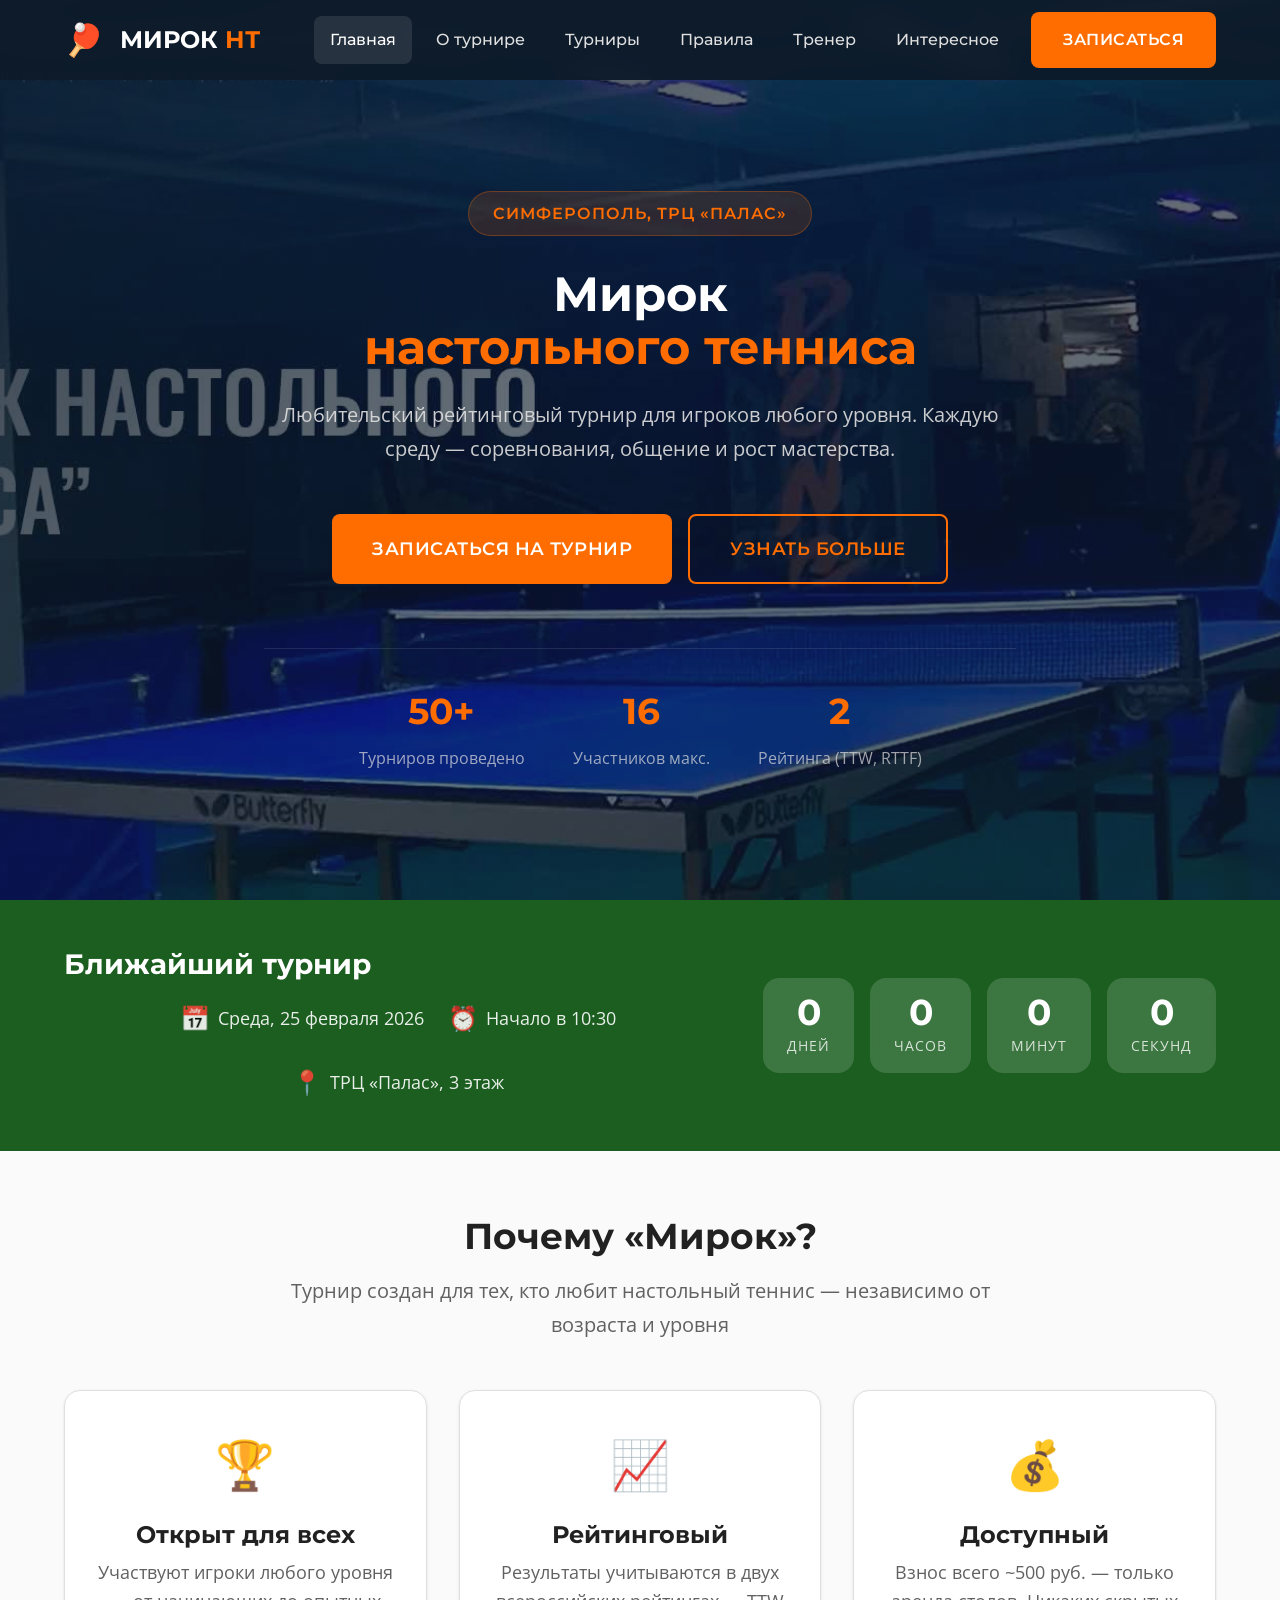
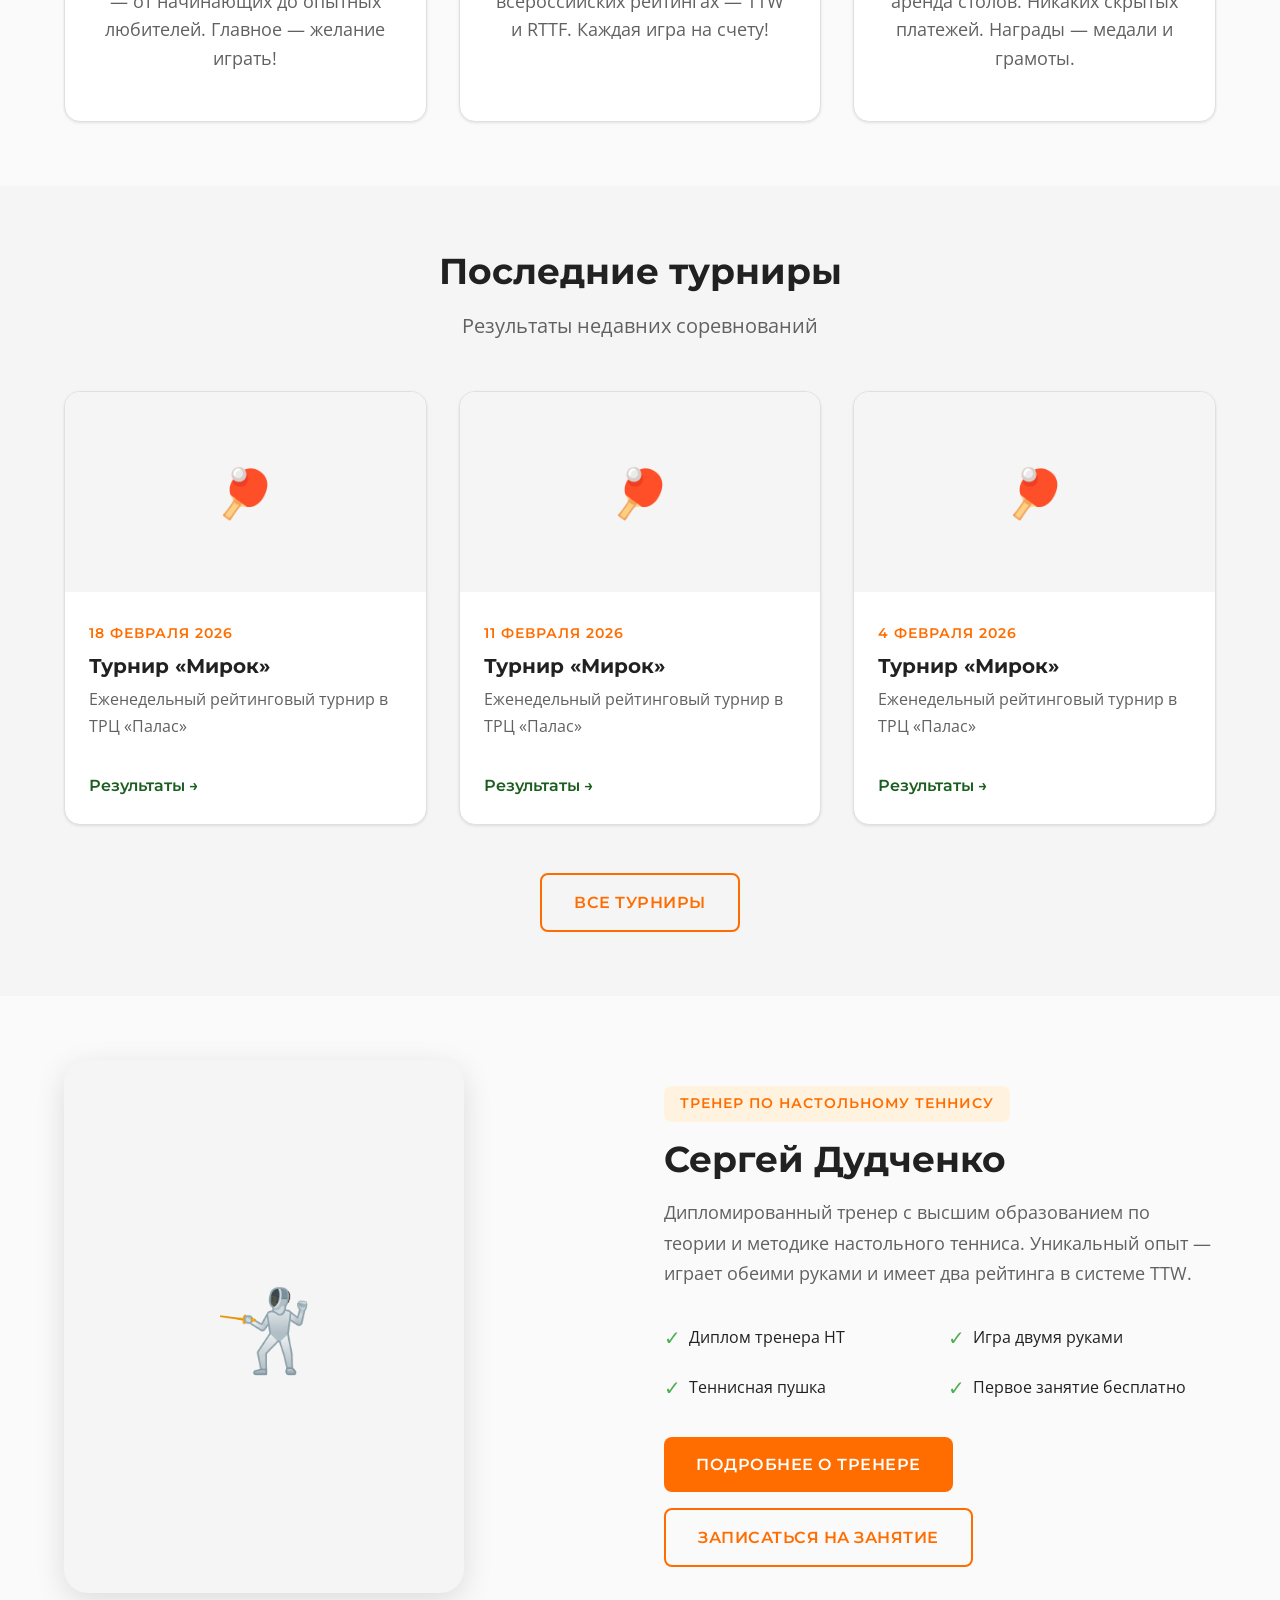
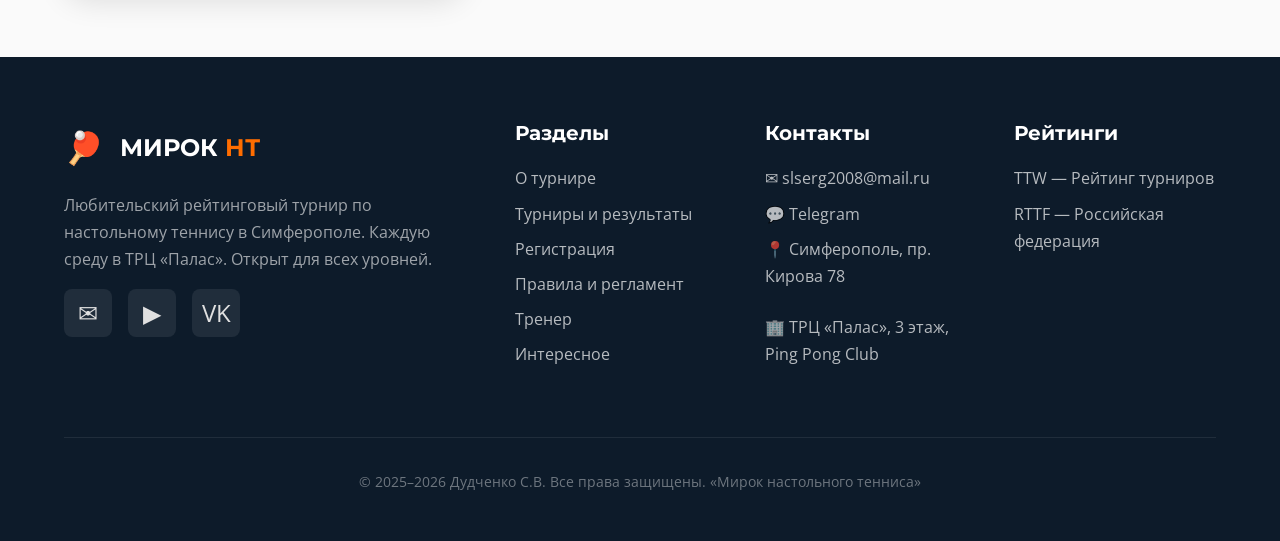
==== index.html @ 65bd74c8 "feat: полировка — исправлены баги, локальные медиа, убраны inline-стили, YouTube видео - Исправлена " ====
<!doctype html>
<html lang="ru">
    <head>
        <meta charset="UTF-8" />
        <meta name="viewport" content="width=device-width, initial-scale=1.0" />
        <meta
            name="description"
            content="Мирок настольного тенниса — любительский рейтинговый турнир по настольному теннису в Симферополе. Еженедельные турниры, тренировки, обучение."
        />

        <title>
            Мирок настольного тенниса — Любительский турнир в Симферополе
        </title>

        <!-- Шрифты -->
        <link rel="preconnect" href="https://fonts.googleapis.com" />
        <link rel="preconnect" href="https://fonts.gstatic.com" crossorigin />
        <link
            href="https://fonts.googleapis.com/css2?family=Montserrat:wght@500;600;700;800&family=Open+Sans:wght@400;500;600&display=swap"
            rel="stylesheet"
        />

        <!-- Стили -->
        <link rel="stylesheet" href="css/styles.css" />
    </head>
    <body>
        <!-- ==================== HEADER ==================== -->
        <header class="header" id="header">
            <div class="container header__inner">
                <a
                    href="index.html"
                    class="header__logo"
                    aria-label="На главную"
                >
                    <span class="header__logo-icon">&#127955;</span>
                    <span class="header__logo-text">МИРОК <span>НТ</span></span>
                </a>

                <nav class="nav" aria-label="Основная навигация">
                    <ul class="nav__list">
                        <li>
                            <a
                                href="index.html"
                                class="nav__link nav__link--active"
                                >Главная</a
                            >
                        </li>
                        <li>
                            <a href="about.html" class="nav__link">О турнире</a>
                        </li>
                        <li>
                            <a href="tournaments.html" class="nav__link"
                                >Турниры</a
                            >
                        </li>
                        <li>
                            <a href="rules.html" class="nav__link">Правила</a>
                        </li>
                        <li>
                            <a href="coach.html" class="nav__link">Тренер</a>
                        </li>
                        <li>
                            <a href="fun.html" class="nav__link">Интересное</a>
                        </li>
                        <li class="nav__cta">
                            <a href="register.html" class="btn btn--primary"
                                >Записаться</a
                            >
                        </li>
                    </ul>
                </nav>

                <button
                    class="burger"
                    id="burger"
                    aria-label="Открыть меню"
                    aria-expanded="false"
                >
                    <span class="burger__line"></span>
                    <span class="burger__line"></span>
                    <span class="burger__line"></span>
                </button>
            </div>
        </header>

        <!-- Мобильное меню -->
        <div
            class="mobile-menu"
            id="mobileMenu"
            aria-label="Мобильная навигация"
        >
            <a href="index.html" class="nav__link nav__link--active">Главная</a>
            <a href="about.html" class="nav__link">О турнире</a>
            <a href="tournaments.html" class="nav__link">Турниры</a>
            <a href="rules.html" class="nav__link">Правила</a>
            <a href="coach.html" class="nav__link">Тренер</a>
            <a href="fun.html" class="nav__link">Интересное</a>
            <a href="register.html" class="btn btn--primary btn--lg"
                >Записаться на турнир</a
            >
        </div>

        <!-- ==================== HERO ==================== -->
        <section class="hero" id="hero">
            <div class="hero__bg">
                <!-- Видео Сергея за столом с его сайта -->
                <video
                    autoplay
                    muted
                    loop
                    playsinline
                    poster="images/hero/hero-poster.jpg"
                >
                    <source src="images/hero/hero-video.mp4" type="video/mp4" />
                    <!-- Фолбэк: постер-изображение показывается если видео не грузится -->
                </video>
            </div>
            <div class="hero__overlay"></div>

            <div class="hero__content">
                <div class="hero__badge">Симферополь, ТРЦ «Палас»</div>

                <h1 class="hero__title">
                    Мирок<br /><span>настольного тенниса</span>
                </h1>

                <p class="hero__description">
                    Любительский рейтинговый турнир для игроков любого уровня.
                    Каждую среду — соревнования, общение и рост мастерства.
                </p>

                <div class="hero__buttons">
                    <a href="register.html" class="btn btn--primary btn--lg"
                        >Записаться на турнир</a
                    >
                    <a
                        href="about.html"
                        class="btn btn--outline btn--lg hero__btn-outline-white"
                        >Узнать больше</a
                    >
                </div>

                <div class="hero__stats">
                    <div class="hero__stat">
                        <span class="hero__stat-number">50+</span>
                        <span class="hero__stat-label">Турниров проведено</span>
                    </div>
                    <div class="hero__stat">
                        <span class="hero__stat-number">16</span>
                        <span class="hero__stat-label">Участников макс.</span>
                    </div>
                    <div class="hero__stat">
                        <span class="hero__stat-number">2</span>
                        <span class="hero__stat-label"
                            >Рейтинга (TTW, RTTF)</span
                        >
                    </div>
                </div>
            </div>
        </section>

        <!-- ==================== БЛИЖАЙШИЙ ТУРНИР ==================== -->
        <section class="next-tournament">
            <div class="container next-tournament__inner">
                <div class="next-tournament__info">
                    <h2>Ближайший турнир</h2>
                    <div class="next-tournament__details">
                        <div class="next-tournament__detail">
                            <span class="next-tournament__detail-icon"
                                >&#128197;</span
                            >
                            <span>Среда, 25 февраля 2026</span>
                        </div>
                        <div class="next-tournament__detail">
                            <span class="next-tournament__detail-icon"
                                >&#9200;</span
                            >
                            <span>Начало в 10:30</span>
                        </div>
                        <div class="next-tournament__detail">
                            <span class="next-tournament__detail-icon"
                                >&#128205;</span
                            >
                            <span>ТРЦ «Палас», 3 этаж</span>
                        </div>
                    </div>
                </div>
                <div class="countdown" id="countdown">
                    <div class="countdown__item">
                        <span class="countdown__number" id="countdown-days"
                            >0</span
                        >
                        <span class="countdown__label">Дней</span>
                    </div>
                    <div class="countdown__item">
                        <span class="countdown__number" id="countdown-hours"
                            >0</span
                        >
                        <span class="countdown__label">Часов</span>
                    </div>
                    <div class="countdown__item">
                        <span class="countdown__number" id="countdown-min"
                            >0</span
                        >
                        <span class="countdown__label">Минут</span>
                    </div>
                    <div class="countdown__item">
                        <span class="countdown__number" id="countdown-sec"
                            >0</span
                        >
                        <span class="countdown__label">Секунд</span>
                    </div>
                </div>
            </div>
        </section>

        <!-- ==================== О ТУРНИРЕ (карточки) ==================== -->
        <section class="section" id="about-preview">
            <div class="container">
                <h2 class="section__title">Почему «Мирок»?</h2>
                <p class="section__subtitle">
                    Турнир создан для тех, кто любит настольный теннис —
                    независимо от возраста и уровня
                </p>

                <div class="features">
                    <div class="feature-card animate-on-scroll">
                        <div class="feature-card__icon">&#127942;</div>
                        <h3 class="feature-card__title">Открыт для всех</h3>
                        <p class="feature-card__text">
                            Участвуют игроки любого уровня — от начинающих до
                            опытных любителей. Главное — желание играть!
                        </p>
                    </div>

                    <div class="feature-card animate-on-scroll">
                        <div class="feature-card__icon">&#128200;</div>
                        <h3 class="feature-card__title">Рейтинговый</h3>
                        <p class="feature-card__text">
                            Результаты учитываются в двух всероссийских
                            рейтингах — TTW и RTTF. Каждая игра на счету!
                        </p>
                    </div>

                    <div class="feature-card animate-on-scroll">
                        <div class="feature-card__icon">&#128176;</div>
                        <h3 class="feature-card__title">Доступный</h3>
                        <p class="feature-card__text">
                            Взнос всего ~500 руб. — только аренда столов.
                            Никаких скрытых платежей. Награды — медали и
                            грамоты.
                        </p>
                    </div>
                </div>
            </div>
        </section>

        <!-- ==================== ПОСЛЕДНИЕ ТУРНИРЫ ==================== -->
        <section class="section section--gray" id="latest-tournaments">
            <div class="container">
                <h2 class="section__title">Последние турниры</h2>
                <p class="section__subtitle">
                    Результаты недавних соревнований
                </p>

                <div class="tournaments-grid">
                    <article class="tournament-card animate-on-scroll">
                        <div
                            class="tournament-card__image tournament-card__placeholder tournament-card__placeholder--green"
                        >
                            &#127955;
                        </div>
                        <div class="tournament-card__body">
                            <span class="tournament-card__date"
                                >18 февраля 2026</span
                            >
                            <h3 class="tournament-card__title">
                                Турнир «Мирок»
                            </h3>
                            <p class="tournament-card__results">
                                Еженедельный рейтинговый турнир в ТРЦ «Палас»
                            </p>
                            <a
                                href="tournaments.html"
                                class="tournament-card__link"
                                >Результаты &#8594;</a
                            >
                        </div>
                    </article>

                    <article class="tournament-card animate-on-scroll">
                        <div
                            class="tournament-card__image tournament-card__placeholder tournament-card__placeholder--blue"
                        >
                            &#127955;
                        </div>
                        <div class="tournament-card__body">
                            <span class="tournament-card__date"
                                >11 февраля 2026</span
                            >
                            <h3 class="tournament-card__title">
                                Турнир «Мирок»
                            </h3>
                            <p class="tournament-card__results">
                                Еженедельный рейтинговый турнир в ТРЦ «Палас»
                            </p>
                            <a
                                href="tournaments.html"
                                class="tournament-card__link"
                                >Результаты &#8594;</a
                            >
                        </div>
                    </article>

                    <article class="tournament-card animate-on-scroll">
                        <div
                            class="tournament-card__image tournament-card__placeholder tournament-card__placeholder--orange"
                        >
                            &#127955;
                        </div>
                        <div class="tournament-card__body">
                            <span class="tournament-card__date"
                                >4 февраля 2026</span
                            >
                            <h3 class="tournament-card__title">
                                Турнир «Мирок»
                            </h3>
                            <p class="tournament-card__results">
                                Еженедельный рейтинговый турнир в ТРЦ «Палас»
                            </p>
                            <a
                                href="tournaments.html"
                                class="tournament-card__link"
                                >Результаты &#8594;</a
                            >
                        </div>
                    </article>
                </div>

                <div class="text-center mt-xl">
                    <a href="tournaments.html" class="btn btn--outline"
                        >Все турниры</a
                    >
                </div>
            </div>
        </section>

        <!-- ==================== ТРЕНЕР (мини-блок) ==================== -->
        <section class="section" id="coach-preview">
            <div class="container">
                <div class="coach-preview">
                    <!-- Заменить на реальное фото Сергея -->
                    <div
                        class="coach-preview__image coach-preview__placeholder"
                    >
                        &#129338;
                    </div>

                    <div class="coach-preview__info">
                        <span class="coach-preview__badge"
                            >Тренер по настольному теннису</span
                        >
                        <h2 class="coach-preview__title">Сергей Дудченко</h2>
                        <p class="coach-preview__text">
                            Дипломированный тренер с высшим образованием по
                            теории и методике настольного тенниса. Уникальный
                            опыт — играет обеими руками и имеет два рейтинга в
                            системе TTW.
                        </p>

                        <div class="coach-preview__highlights">
                            <div class="coach-preview__highlight">
                                <span class="coach-preview__highlight-icon"
                                    >&#10003;</span
                                >
                                <span>Диплом тренера НТ</span>
                            </div>
                            <div class="coach-preview__highlight">
                                <span class="coach-preview__highlight-icon"
                                    >&#10003;</span
                                >
                                <span>Игра двумя руками</span>
                            </div>
                            <div class="coach-preview__highlight">
                                <span class="coach-preview__highlight-icon"
                                    >&#10003;</span
                                >
                                <span>Теннисная пушка</span>
                            </div>
                            <div class="coach-preview__highlight">
                                <span class="coach-preview__highlight-icon"
                                    >&#10003;</span
                                >
                                <span>Первое занятие бесплатно</span>
                            </div>
                        </div>

                        <div class="flex-wrap-sm">
                            <a href="coach.html" class="btn btn--primary"
                                >Подробнее о тренере</a
                            >
                            <a
                                href="coach.html#booking"
                                class="btn btn--outline"
                                >Записаться на занятие</a
                            >
                        </div>
                    </div>
                </div>
            </div>
        </section>

        <!-- ==================== FOOTER ==================== -->
        <footer class="footer" id="footer">
            <div class="container">
                <div class="footer__grid">
                    <!-- Колонка 1: О проекте -->
                    <div>
                        <div class="header__logo mb-sm">
                            <span class="header__logo-icon">&#127955;</span>
                            <span class="header__logo-text"
                                >МИРОК <span>НТ</span></span
                            >
                        </div>
                        <p class="footer__text">
                            Любительский рейтинговый турнир по настольному
                            теннису в Симферополе. Каждую среду в ТРЦ «Палас».
                            Открыт для всех уровней.
                        </p>
                        <div class="footer__socials">
                            <a
                                href="https://t.me/dudc_sergej"
                                class="footer__social"
                                aria-label="Telegram"
                                target="_blank"
                                rel="noopener"
                            >
                                &#9993;
                            </a>
                            <a
                                href="https://www.youtube.com/channel/UCORoGaBUjJBkOFyATqjixNA"
                                class="footer__social"
                                aria-label="YouTube"
                                target="_blank"
                                rel="noopener"
                            >
                                &#9654;
                            </a>
                            <a
                                href="https://vk.com/sergei_dudchenko"
                                class="footer__social"
                                aria-label="ВКонтакте"
                                target="_blank"
                                rel="noopener"
                            >
                                VK
                            </a>
                        </div>
                    </div>

                    <!-- Колонка 2: Навигация -->
                    <div>
                        <h4 class="footer__title">Разделы</h4>
                        <a href="about.html" class="footer__link">О турнире</a>
                        <a href="tournaments.html" class="footer__link"
                            >Турниры и результаты</a
                        >
                        <a href="register.html" class="footer__link"
                            >Регистрация</a
                        >
                        <a href="rules.html" class="footer__link"
                            >Правила и регламент</a
                        >
                        <a href="coach.html" class="footer__link">Тренер</a>
                        <a href="fun.html" class="footer__link">Интересное</a>
                    </div>

                    <!-- Колонка 3: Контакты -->
                    <div>
                        <h4 class="footer__title">Контакты</h4>
                        <a
                            href="mailto:slserg2008@mail.ru"
                            class="footer__link"
                        >
                            &#9993; slserg2008@mail.ru
                        </a>
                        <a
                            href="https://t.me/dudc_sergej"
                            class="footer__link"
                            target="_blank"
                            rel="noopener"
                        >
                            &#128172; Telegram
                        </a>
                        <p class="footer__link cursor-default">
                            &#128205; Симферополь, пр. Кирова 78
                        </p>
                        <p class="footer__link cursor-default">
                            &#127970; ТРЦ «Палас», 3 этаж, Ping Pong Club
                        </p>
                    </div>

                    <!-- Колонка 4: Рейтинги -->
                    <div>
                        <h4 class="footer__title">Рейтинги</h4>
                        <a
                            href="https://r.ttw.ru/tournaments/"
                            class="footer__link"
                            target="_blank"
                            rel="noopener"
                        >
                            TTW — Рейтинг турниров
                        </a>
                        <a
                            href="https://rttf.ru/tournaments/?halls[]=726"
                            class="footer__link"
                            target="_blank"
                            rel="noopener"
                        >
                            RTTF — Российская федерация
                        </a>
                    </div>
                </div>

                <div class="footer__bottom">
                    <p>
                        &copy; 2025&ndash;2026 Дудченко С.В. Все права защищены.
                        «Мирок настольного тенниса»
                    </p>
                </div>
            </div>
        </footer>

        <!-- ==================== SCRIPTS ==================== -->
        <script src="js/main.js" defer></script>
    </body>
</html>
---- css/styles.css ----
/* ============================================
   МИРОК НАСТОЛЬНОГО ТЕННИСА — Базовые стили
   Дизайн: 2026, mobile-first, accessibility
   ============================================ */

/* --- CSS Переменные --- */
:root {
    /* Цвета */
    --color-primary: #1b5e20;
    --color-primary-dark: #145220;
    --color-primary-light: #e8f5e9;
    --color-accent: #ff6d00;
    --color-accent-hover: #e65100;
    --color-accent-light: #fff3e0;

    --color-bg: #fafafa;
    --color-bg-dark: #0d1b2a;
    --color-bg-card: #ffffff;
    --color-bg-section: #f5f5f5;

    --color-text: #212121;
    --color-text-secondary: #616161;
    --color-text-light: #e0e0e0;
    --color-text-on-dark: #f5f5f5;

    --color-link: #1565c0;
    --color-success: #4caf50;
    --color-error: #d32f2f;
    --color-border: #e0e0e0;

    /* Типографика */
    --font-heading: "Montserrat", sans-serif;
    --font-body: "Open Sans", sans-serif;

    --text-xs: 0.875rem; /* 14px */
    --text-sm: 1rem; /* 16px */
    --text-base: 1.125rem; /* 18px — базовый для возрастной аудитории */
    --text-lg: 1.25rem; /* 20px */
    --text-xl: 1.5rem; /* 24px */
    --text-2xl: 1.75rem; /* 28px */
    --text-3xl: 2.25rem; /* 36px */
    --text-4xl: 3rem; /* 48px */

    /* Отступы */
    --space-xs: 0.5rem;
    --space-sm: 1rem;
    --space-md: 1.5rem;
    --space-lg: 2rem;
    --space-xl: 3rem;
    --space-2xl: 4rem;
    --space-3xl: 6rem;

    /* Скругления */
    --radius-sm: 0.5rem;
    --radius-md: 1rem;
    --radius-lg: 1.5rem;
    --radius-full: 50%;

    /* Тени */
    --shadow-sm: 0 1px 3px rgba(0, 0, 0, 0.1);
    --shadow-md: 0 4px 12px rgba(0, 0, 0, 0.1);
    --shadow-lg: 0 8px 30px rgba(0, 0, 0, 0.12);
    --shadow-hover: 0 8px 25px rgba(0, 0, 0, 0.15);

    /* Переходы */
    --transition: 0.3s ease;
    --transition-fast: 0.15s ease;

    /* Размеры */
    --header-height: 80px;
    --max-width: 1200px;
    --btn-min-size: 48px;
}

/* --- Reset --- */
*,
*::before,
*::after {
    box-sizing: border-box;
    margin: 0;
    padding: 0;
}

html {
    scroll-behavior: smooth;
    -webkit-text-size-adjust: 100%;
}

body {
    font-family: var(--font-body);
    font-size: var(--text-base);
    line-height: 1.7;
    color: var(--color-text);
    background-color: var(--color-bg);
    -webkit-font-smoothing: antialiased;
    -moz-osx-font-smoothing: grayscale;
}

img {
    max-width: 100%;
    height: auto;
    display: block;
}

a {
    color: var(--color-link);
    text-decoration: none;
    transition: color var(--transition-fast);
}

a:hover {
    color: var(--color-accent);
}

a:focus-visible {
    outline: 3px solid var(--color-accent);
    outline-offset: 2px;
    border-radius: 3px;
}

ul,
ol {
    list-style: none;
}

button {
    cursor: pointer;
    font-family: inherit;
    border: none;
    background: none;
}

button:focus-visible {
    outline: 3px solid var(--color-accent);
    outline-offset: 2px;
}

/* --- Утилиты --- */
.text-center {
    text-align: center;
}

.text-left {
    text-align: left;
}

.w-full {
    width: 100%;
}

.mt-xl {
    margin-top: var(--space-xl);
}

.mt-lg {
    margin-top: var(--space-lg);
}

.mt-md {
    margin-top: var(--space-md);
}

.mt-sm {
    margin-top: var(--space-sm);
}

.mb-sm {
    margin-bottom: var(--space-sm);
}

.cursor-default {
    cursor: default;
}

.flex-center-wrap {
    display: flex;
    gap: var(--space-md);
    justify-content: center;
    flex-wrap: wrap;
}

.flex-wrap-sm {
    display: flex;
    gap: var(--space-sm);
    flex-wrap: wrap;
}

.text-secondary {
    color: var(--color-text-secondary);
}

.text-sm {
    font-size: var(--text-sm);
}

.info-block {
    max-width: 640px;
    margin: var(--space-xl) auto 0;
    text-align: center;
}

.hero__btn-outline-white {
    border-color: #fff;
    color: #fff;
}

.tournament-card__placeholder {
    display: flex;
    align-items: center;
    justify-content: center;
    color: #fff;
    font-size: 3rem;
}

.tournament-card__placeholder--green {
    background: linear-gradient(
        135deg,
        var(--color-primary),
        var(--color-primary-dark)
    );
}

.tournament-card__placeholder--blue {
    background: linear-gradient(135deg, #1565c0, #0d47a1);
}

.tournament-card__placeholder--orange {
    background: linear-gradient(135deg, #e65100, #bf360c);
}

.coach-preview__placeholder {
    background: linear-gradient(135deg, var(--color-primary), #1565c0);
    display: flex;
    align-items: center;
    justify-content: center;
    color: #fff;
    font-size: 5rem;
}

.bracket-grid {
    display: grid;
    grid-template-columns: repeat(auto-fit, minmax(200px, 1fr));
    gap: var(--space-md);
    margin-top: var(--space-sm);
}

.booking-address {
    color: var(--color-text-light);
    opacity: 0.7;
}

.container {
    width: 100%;
    max-width: var(--max-width);
    margin: 0 auto;
    padding: 0 var(--space-md);
}

.section {
    padding: var(--space-2xl) 0;
}

.section--gray {
    background-color: var(--color-bg-section);
}

.section--dark {
    background-color: var(--color-bg-dark);
    color: var(--color-text-on-dark);
}

.section__title {
    font-family: var(--font-heading);
    font-size: var(--text-3xl);
    font-weight: 700;
    text-align: center;
    margin-bottom: var(--space-sm);
}

.section__subtitle {
    text-align: center;
    color: var(--color-text-secondary);
    font-size: var(--text-lg);
    margin-bottom: var(--space-xl);
    max-width: 700px;
    margin-left: auto;
    margin-right: auto;
}

.section--dark .section__subtitle {
    color: var(--color-text-light);
}

/* --- Типографика --- */
h1,
h2,
h3,
h4 {
    font-family: var(--font-heading);
    font-weight: 700;
    line-height: 1.2;
}

h1 {
    font-size: var(--text-4xl);
}
h2 {
    font-size: var(--text-3xl);
}
h3 {
    font-size: var(--text-2xl);
}
h4 {
    font-size: var(--text-xl);
}

p {
    margin-bottom: var(--space-sm);
}

/* --- Кнопки --- */
.btn {
    display: inline-flex;
    align-items: center;
    justify-content: center;
    gap: var(--space-xs);
    min-height: var(--btn-min-size);
    padding: 0.875rem 2rem;
    font-family: var(--font-heading);
    font-size: var(--text-sm);
    font-weight: 600;
    text-transform: uppercase;
    letter-spacing: 0.5px;
    border-radius: var(--radius-sm);
    transition: all var(--transition);
    white-space: nowrap;
}

.btn--primary {
    background-color: var(--color-accent);
    color: #fff;
}

.btn--primary:hover {
    background-color: var(--color-accent-hover);
    color: #fff;
    transform: translateY(-2px);
    box-shadow: var(--shadow-hover);
}

.btn--outline {
    border: 2px solid var(--color-accent);
    color: var(--color-accent);
    background: transparent;
}

.btn--outline:hover {
    background-color: var(--color-accent);
    color: #fff;
    transform: translateY(-2px);
}

.btn--white {
    background-color: #fff;
    color: var(--color-primary);
}

.btn--white:hover {
    background-color: var(--color-primary-light);
    color: var(--color-primary-dark);
    transform: translateY(-2px);
    box-shadow: var(--shadow-hover);
}

.btn--lg {
    padding: 1.125rem 2.5rem;
    font-size: var(--text-base);
}

/* ============================================
   HEADER
   ============================================ */
.header {
    position: fixed;
    top: 0;
    left: 0;
    right: 0;
    z-index: 1000;
    height: var(--header-height);
    background: rgba(13, 27, 42, 0.95);
    backdrop-filter: blur(10px);
    -webkit-backdrop-filter: blur(10px);
    transition:
        background var(--transition),
        box-shadow var(--transition);
}

.header--scrolled {
    background: rgba(13, 27, 42, 0.98);
    box-shadow: var(--shadow-md);
}

.header__inner {
    display: flex;
    align-items: center;
    justify-content: space-between;
    height: 100%;
}

.header__logo {
    display: flex;
    align-items: center;
    gap: var(--space-sm);
    color: #fff;
    font-family: var(--font-heading);
    font-weight: 700;
    font-size: var(--text-xl);
}

.header__logo:hover {
    color: var(--color-accent);
}

.header__logo-icon {
    font-size: 2rem;
}

.header__logo-text span {
    color: var(--color-accent);
}

/* Навигация */
.nav__list {
    display: flex;
    align-items: center;
    gap: var(--space-xs);
}

.nav__link {
    display: inline-flex;
    align-items: center;
    min-height: var(--btn-min-size);
    padding: 0.5rem 1rem;
    color: var(--color-text-light);
    font-family: var(--font-heading);
    font-size: var(--text-sm);
    font-weight: 500;
    border-radius: var(--radius-sm);
    transition: all var(--transition-fast);
}

.nav__link:hover,
.nav__link--active {
    color: #fff;
    background: rgba(255, 255, 255, 0.1);
}

.nav__cta {
    margin-left: var(--space-xs);
}

/* Мобильное меню — бургер */
.burger {
    display: none;
    flex-direction: column;
    justify-content: center;
    gap: 6px;
    width: var(--btn-min-size);
    height: var(--btn-min-size);
    padding: 12px;
}

.burger__line {
    width: 100%;
    height: 2px;
    background: #fff;
    border-radius: 2px;
    transition: all var(--transition);
    transform-origin: center;
}

.burger--active .burger__line:nth-child(1) {
    transform: rotate(45deg) translate(6px, 6px);
}

.burger--active .burger__line:nth-child(2) {
    opacity: 0;
}

.burger--active .burger__line:nth-child(3) {
    transform: rotate(-45deg) translate(6px, -6px);
}

/* Мобильная панель */
.mobile-menu {
    display: none;
    position: fixed;
    top: var(--header-height);
    left: 0;
    right: 0;
    bottom: 0;
    background: var(--color-bg-dark);
    padding: var(--space-lg);
    overflow-y: auto;
    z-index: 999;
}

.mobile-menu--open {
    display: flex;
    flex-direction: column;
    gap: var(--space-xs);
    animation: slideDown 0.3s ease;
}

@keyframes slideDown {
    from {
        opacity: 0;
        transform: translateY(-20px);
    }
    to {
        opacity: 1;
        transform: translateY(0);
    }
}

.mobile-menu .nav__link {
    font-size: var(--text-lg);
    padding: var(--space-sm) var(--space-md);
    border-bottom: 1px solid rgba(255, 255, 255, 0.08);
    width: 100%;
}

.mobile-menu .btn {
    margin-top: var(--space-md);
    width: 100%;
    text-align: center;
}

/* ============================================
   HERO
   ============================================ */
.hero {
    position: relative;
    min-height: 100vh;
    display: flex;
    align-items: center;
    justify-content: center;
    background: var(--color-bg-dark);
    overflow: hidden;
}

.hero__bg {
    position: absolute;
    inset: 0;
    z-index: 1;
}

.hero__bg img,
.hero__bg video {
    width: 100%;
    height: 100%;
    object-fit: cover;
    object-position: center center;
}

.hero__overlay {
    position: absolute;
    inset: 0;
    z-index: 2;
    background: linear-gradient(
        135deg,
        rgba(13, 27, 42, 0.85) 0%,
        rgba(13, 27, 42, 0.6) 50%,
        rgba(13, 27, 42, 0.75) 100%
    );
}

.hero__content {
    position: relative;
    z-index: 3;
    text-align: center;
    padding: calc(var(--header-height) + var(--space-xl)) var(--space-md)
        var(--space-2xl);
    max-width: 800px;
}

.hero__badge {
    display: inline-block;
    padding: 0.5rem 1.5rem;
    background: rgba(255, 109, 0, 0.15);
    border: 1px solid rgba(255, 109, 0, 0.3);
    border-radius: var(--radius-lg);
    color: var(--color-accent);
    font-family: var(--font-heading);
    font-size: var(--text-sm);
    font-weight: 600;
    margin-bottom: var(--space-lg);
    letter-spacing: 1px;
    text-transform: uppercase;
}

.hero__title {
    font-size: clamp(2rem, 6vw, 3.5rem);
    color: #fff;
    margin-bottom: var(--space-md);
    line-height: 1.1;
}

.hero__title span {
    color: var(--color-accent);
}

.hero__description {
    font-size: var(--text-lg);
    color: var(--color-text-light);
    margin-bottom: var(--space-xl);
    line-height: 1.7;
    opacity: 0.9;
}

.hero__buttons {
    display: flex;
    gap: var(--space-sm);
    justify-content: center;
    flex-wrap: wrap;
}

.hero__stats {
    display: flex;
    justify-content: center;
    gap: var(--space-xl);
    margin-top: var(--space-2xl);
    padding-top: var(--space-lg);
    border-top: 1px solid rgba(255, 255, 255, 0.1);
}

.hero__stat {
    text-align: center;
}

.hero__stat-number {
    display: block;
    font-family: var(--font-heading);
    font-size: var(--text-3xl);
    font-weight: 700;
    color: var(--color-accent);
}

.hero__stat-label {
    font-size: var(--text-sm);
    color: var(--color-text-light);
    opacity: 0.7;
}

/* ============================================
   СЕКЦИЯ: БЛИЖАЙШИЙ ТУРНИР
   ============================================ */
.next-tournament {
    background: var(--color-primary);
    color: #fff;
    padding: var(--space-xl) 0;
}

.next-tournament__inner {
    display: grid;
    grid-template-columns: 1fr;
    gap: var(--space-lg);
    align-items: center;
    text-align: center;
}

.next-tournament__info h2 {
    font-size: var(--text-2xl);
    margin-bottom: var(--space-xs);
}

.next-tournament__details {
    display: flex;
    flex-wrap: wrap;
    gap: var(--space-md);
    justify-content: center;
    margin-top: var(--space-sm);
    font-size: var(--text-base);
}

.next-tournament__detail {
    display: flex;
    align-items: center;
    gap: var(--space-xs);
    opacity: 0.9;
}

.next-tournament__detail-icon {
    font-size: var(--text-xl);
}

/* Обратный отсчёт */
.countdown {
    display: flex;
    gap: var(--space-sm);
    justify-content: center;
}

.countdown__item {
    display: flex;
    flex-direction: column;
    align-items: center;
    background: rgba(255, 255, 255, 0.15);
    backdrop-filter: blur(10px);
    border-radius: var(--radius-md);
    padding: var(--space-sm) var(--space-md);
    min-width: 70px;
}

.countdown__number {
    font-family: var(--font-heading);
    font-size: var(--text-3xl);
    font-weight: 700;
    line-height: 1;
}

.countdown__label {
    font-size: var(--text-xs);
    opacity: 0.8;
    text-transform: uppercase;
    letter-spacing: 1px;
    margin-top: 4px;
}

/* ============================================
   СЕКЦИЯ: О ТУРНИРЕ (карточки)
   ============================================ */
.features {
    display: grid;
    grid-template-columns: 1fr;
    gap: var(--space-lg);
}

.feature-card {
    background: var(--color-bg-card);
    border-radius: var(--radius-md);
    padding: var(--space-lg);
    text-align: center;
    box-shadow: var(--shadow-sm);
    transition: all var(--transition);
    border: 1px solid var(--color-border);
}

.feature-card:hover {
    transform: translateY(-4px);
    box-shadow: var(--shadow-hover);
    border-color: var(--color-accent);
}

.feature-card__icon {
    font-size: 3rem;
    margin-bottom: var(--space-sm);
}

.feature-card__title {
    font-size: var(--text-xl);
    margin-bottom: var(--space-xs);
}

.feature-card__text {
    color: var(--color-text-secondary);
    font-size: var(--text-base);
    line-height: 1.6;
}

/* ============================================
   СЕКЦИЯ: ПОСЛЕДНИЕ ТУРНИРЫ
   ============================================ */
.tournaments-grid {
    display: grid;
    grid-template-columns: 1fr;
    gap: var(--space-lg);
}

.tournament-card {
    background: var(--color-bg-card);
    border-radius: var(--radius-md);
    overflow: hidden;
    box-shadow: var(--shadow-sm);
    transition: all var(--transition);
    border: 1px solid var(--color-border);
}

.tournament-card:hover {
    transform: translateY(-4px);
    box-shadow: var(--shadow-hover);
}

.tournament-card__image {
    width: 100%;
    height: 200px;
    object-fit: cover;
    background: var(--color-bg-section);
}

.tournament-card__body {
    padding: var(--space-md);
}

.tournament-card__date {
    display: inline-block;
    font-family: var(--font-heading);
    font-size: var(--text-xs);
    font-weight: 600;
    color: var(--color-accent);
    text-transform: uppercase;
    letter-spacing: 1px;
    margin-bottom: var(--space-xs);
}

.tournament-card__title {
    font-size: var(--text-lg);
    margin-bottom: var(--space-xs);
}

.tournament-card__results {
    color: var(--color-text-secondary);
    font-size: var(--text-sm);
}

.tournament-card__link {
    display: inline-flex;
    align-items: center;
    gap: 4px;
    margin-top: var(--space-sm);
    font-family: var(--font-heading);
    font-weight: 600;
    font-size: var(--text-sm);
    color: var(--color-primary);
}

.tournament-card__link:hover {
    color: var(--color-accent);
}

/* ============================================
   СЕКЦИЯ: ТРЕНЕР (мини-блок на главной)
   ============================================ */
.coach-preview {
    display: grid;
    grid-template-columns: 1fr;
    gap: var(--space-xl);
    align-items: center;
}

.coach-preview__image {
    width: 100%;
    max-width: 400px;
    margin: 0 auto;
    border-radius: var(--radius-lg);
    box-shadow: var(--shadow-lg);
    aspect-ratio: 3/4;
    object-fit: cover;
    background: var(--color-bg-section);
}

.coach-preview__badge {
    display: inline-block;
    padding: 0.375rem 1rem;
    background: var(--color-accent-light);
    color: var(--color-accent);
    font-family: var(--font-heading);
    font-size: var(--text-xs);
    font-weight: 600;
    border-radius: var(--radius-sm);
    text-transform: uppercase;
    letter-spacing: 1px;
    margin-bottom: var(--space-sm);
}

.coach-preview__title {
    margin-bottom: var(--space-sm);
}

.coach-preview__text {
    color: var(--color-text-secondary);
    margin-bottom: var(--space-lg);
}

.coach-preview__highlights {
    display: grid;
    grid-template-columns: 1fr 1fr;
    gap: var(--space-sm);
    margin-bottom: var(--space-lg);
}

.coach-preview__highlight {
    display: flex;
    align-items: center;
    gap: var(--space-xs);
    font-size: var(--text-sm);
}

.coach-preview__highlight-icon {
    color: var(--color-success);
    font-size: var(--text-lg);
    flex-shrink: 0;
}

/* ============================================
   FOOTER
   ============================================ */
.footer {
    background: var(--color-bg-dark);
    color: var(--color-text-light);
    padding: var(--space-2xl) 0 var(--space-lg);
}

.footer__grid {
    display: grid;
    grid-template-columns: 1fr;
    gap: var(--space-xl);
    margin-bottom: var(--space-xl);
}

.footer__title {
    font-family: var(--font-heading);
    font-size: var(--text-lg);
    color: #fff;
    margin-bottom: var(--space-sm);
}

.footer__text {
    color: rgba(255, 255, 255, 0.6);
    font-size: var(--text-sm);
    line-height: 1.7;
}

.footer__link {
    display: flex;
    align-items: center;
    gap: var(--space-xs);
    color: rgba(255, 255, 255, 0.7);
    font-size: var(--text-sm);
    padding: 4px 0;
    transition: color var(--transition-fast);
}

.footer__link:hover {
    color: var(--color-accent);
}

.footer__socials {
    display: flex;
    gap: var(--space-sm);
    margin-top: var(--space-sm);
}

.footer__social {
    display: flex;
    align-items: center;
    justify-content: center;
    width: var(--btn-min-size);
    height: var(--btn-min-size);
    background: rgba(255, 255, 255, 0.08);
    border-radius: var(--radius-sm);
    color: var(--color-text-light);
    font-size: var(--text-xl);
    transition: all var(--transition);
}

.footer__social:hover {
    background: var(--color-accent);
    color: #fff;
    transform: translateY(-2px);
}

.footer__partners {
    display: flex;
    gap: var(--space-md);
    align-items: center;
    margin-top: var(--space-sm);
}

.footer__partner-logo {
    height: 40px;
    opacity: 0.7;
    transition: opacity var(--transition);
    filter: brightness(0) invert(1);
}

.footer__partner-logo:hover {
    opacity: 1;
}

.footer__bottom {
    padding-top: var(--space-lg);
    border-top: 1px solid rgba(255, 255, 255, 0.08);
    text-align: center;
    color: rgba(255, 255, 255, 0.4);
    font-size: var(--text-xs);
}

/* ============================================
   PAGE HERO (внутренние страницы)
   ============================================ */
.page-hero {
    position: relative;
    padding: calc(var(--header-height) + var(--space-3xl)) 0 var(--space-3xl);
    background: var(--color-bg-dark);
    background-image:
        linear-gradient(135deg, rgba(27, 107, 40, 0.3), rgba(13, 27, 42, 0.95)),
        url("../images/hero/page-hero-bg.jpg");
    background-size: cover;
    background-position: center;
    text-align: center;
    color: #fff;
}

.page-hero__title {
    font-size: clamp(2rem, 5vw, var(--text-4xl));
    margin-bottom: var(--space-sm);
}

.page-hero__subtitle {
    font-size: var(--text-lg);
    color: var(--color-text-light);
    opacity: 0.8;
    max-width: 600px;
    margin: 0 auto;
}

/* ============================================
   ABOUT: история
   ============================================ */
.about-story {
    display: grid;
    grid-template-columns: 1fr;
    gap: var(--space-xl);
    align-items: center;
}

.about-story__text p {
    color: var(--color-text-secondary);
    margin-bottom: var(--space-md);
}

.about-story__image {
    border-radius: var(--radius-lg);
    overflow: hidden;
    box-shadow: var(--shadow-lg);
}

.about-story__image img {
    width: 100%;
    height: auto;
    display: block;
}

/* ============================================
   INFO GRID (карточки формата)
   ============================================ */
.info-grid {
    display: grid;
    grid-template-columns: 1fr;
    gap: var(--space-md);
}

.info-card {
    background: var(--color-bg-card);
    border-radius: var(--radius-md);
    padding: var(--space-lg);
    text-align: center;
    box-shadow: var(--shadow-sm);
    border: 1px solid var(--color-border);
    transition: all var(--transition);
}

.info-card:hover {
    transform: translateY(-3px);
    box-shadow: var(--shadow-hover);
    border-color: var(--color-primary);
}

.info-card__icon {
    font-size: 2.5rem;
    margin-bottom: var(--space-xs);
}

.info-card__title {
    font-size: var(--text-lg);
    margin-bottom: var(--space-xs);
}

.info-card__text {
    color: var(--color-text-secondary);
    font-size: var(--text-sm);
}

/* ============================================
   RATINGS (карточки рейтингов)
   ============================================ */
.ratings {
    display: grid;
    grid-template-columns: 1fr;
    gap: var(--space-lg);
}

.rating-card {
    display: block;
    background: var(--color-bg-card);
    border-radius: var(--radius-md);
    padding: var(--space-xl);
    text-align: center;
    box-shadow: var(--shadow-sm);
    border: 2px solid var(--color-border);
    transition: all var(--transition);
    color: var(--color-text);
}

.rating-card:hover {
    transform: translateY(-4px);
    box-shadow: var(--shadow-hover);
    border-color: var(--color-accent);
    color: var(--color-text);
}

.rating-card__logo {
    font-family: var(--font-heading);
    font-size: var(--text-3xl);
    font-weight: 800;
    color: var(--color-primary);
    margin-bottom: var(--space-sm);
}

.rating-card__title {
    font-size: var(--text-xl);
    margin-bottom: var(--space-xs);
}

.rating-card__text {
    color: var(--color-text-secondary);
    margin-bottom: var(--space-md);
}

.rating-card__link {
    font-family: var(--font-heading);
    font-weight: 600;
    color: var(--color-accent);
    font-size: var(--text-sm);
}

/* ============================================
   STEPS (шаги)
   ============================================ */
.steps {
    display: grid;
    grid-template-columns: 1fr;
    gap: var(--space-lg);
    margin-top: var(--space-xl);
}

.step {
    text-align: center;
}

.step__number {
    display: inline-flex;
    align-items: center;
    justify-content: center;
    width: 64px;
    height: 64px;
    border-radius: var(--radius-full);
    background: var(--color-accent);
    color: #fff;
    font-family: var(--font-heading);
    font-size: var(--text-2xl);
    font-weight: 700;
    margin-bottom: var(--space-sm);
}

.step__title {
    font-size: var(--text-xl);
    color: #fff;
    margin-bottom: var(--space-xs);
}

.step__text {
    color: var(--color-text-light);
    opacity: 0.7;
    max-width: 300px;
    margin: 0 auto;
}

/* ============================================
   TOURNAMENT FILTER
   ============================================ */
.tournament-filter {
    display: flex;
    flex-wrap: wrap;
    gap: var(--space-xs);
    justify-content: center;
    margin-bottom: var(--space-xl);
}

.filter-btn {
    padding: 0.625rem 1.5rem;
    font-family: var(--font-heading);
    font-size: var(--text-sm);
    font-weight: 600;
    border-radius: var(--radius-sm);
    border: 2px solid var(--color-border);
    background: var(--color-bg-card);
    color: var(--color-text-secondary);
    transition: all var(--transition);
    min-height: var(--btn-min-size);
}

.filter-btn:hover {
    border-color: var(--color-primary);
    color: var(--color-primary);
}

.filter-btn--active {
    background: var(--color-primary);
    border-color: var(--color-primary);
    color: #fff;
}

/* ============================================
   ARCHIVE CARDS (турниры)
   ============================================ */
.tournament-archive {
    display: grid;
    grid-template-columns: 1fr;
    gap: var(--space-lg);
}

.archive-card {
    display: grid;
    grid-template-columns: 1fr;
    background: var(--color-bg-card);
    border-radius: var(--radius-md);
    overflow: hidden;
    box-shadow: var(--shadow-sm);
    border: 1px solid var(--color-border);
    transition: all var(--transition);
}

.archive-card:hover {
    transform: translateY(-3px);
    box-shadow: var(--shadow-hover);
}

.archive-card--hidden {
    display: none;
}

.archive-card__image {
    position: relative;
    overflow: hidden;
    aspect-ratio: 16/9;
}

.archive-card__image img {
    width: 100%;
    height: 100%;
    object-fit: cover;
}

.archive-card__badge {
    position: absolute;
    top: var(--space-sm);
    right: var(--space-sm);
    padding: 0.375rem 0.875rem;
    background: rgba(76, 175, 80, 0.9);
    color: #fff;
    font-family: var(--font-heading);
    font-size: var(--text-xs);
    font-weight: 600;
    border-radius: var(--radius-sm);
}

.archive-card__body {
    padding: var(--space-md);
}

.archive-card__date {
    display: inline-block;
    font-family: var(--font-heading);
    font-size: var(--text-xs);
    font-weight: 600;
    color: var(--color-accent);
    text-transform: uppercase;
    letter-spacing: 1px;
    margin-bottom: var(--space-xs);
}

.archive-card__title {
    font-size: var(--text-lg);
    margin-bottom: var(--space-xs);
}

.archive-card__text {
    color: var(--color-text-secondary);
    font-size: var(--text-sm);
    margin-bottom: var(--space-sm);
}

.archive-card__links {
    display: flex;
    gap: var(--space-md);
    flex-wrap: wrap;
}

.archive-card__link {
    font-family: var(--font-heading);
    font-weight: 600;
    font-size: var(--text-sm);
    color: var(--color-primary);
}

.archive-card__link:hover {
    color: var(--color-accent);
}

/* ============================================
   REGISTER FORM
   ============================================ */
.register-section {
    position: relative;
}

.register-form-wrapper {
    max-width: 640px;
    margin: 0 auto;
    background: var(--color-bg-card);
    border-radius: var(--radius-lg);
    padding: var(--space-xl);
    box-shadow: var(--shadow-lg);
    border: 1px solid var(--color-border);
}

.form-group {
    margin-bottom: var(--space-md);
}

.form-label {
    display: block;
    font-family: var(--font-heading);
    font-size: var(--text-sm);
    font-weight: 600;
    margin-bottom: var(--space-xs);
    color: var(--color-text);
}

.form-label__required {
    color: var(--color-error);
}

.form-input,
.form-select,
.form-textarea {
    width: 100%;
    padding: 0.875rem var(--space-md);
    font-family: var(--font-body);
    font-size: var(--text-base);
    color: var(--color-text);
    background: var(--color-bg);
    border: 2px solid var(--color-border);
    border-radius: var(--radius-sm);
    transition: border-color var(--transition);
    min-height: var(--btn-min-size);
}

.form-input:focus,
.form-select:focus,
.form-textarea:focus {
    outline: none;
    border-color: var(--color-primary);
    box-shadow: 0 0 0 3px rgba(27, 107, 40, 0.15);
}

.form-input::placeholder {
    color: var(--color-text-secondary);
    opacity: 0.6;
}

.form-textarea {
    min-height: 120px;
    resize: vertical;
}

.form-hint {
    font-size: var(--text-xs);
    color: var(--color-text-secondary);
    margin-top: 4px;
}

.form-input--error,
.form-select--error,
.form-textarea--error {
    border-color: var(--color-error);
    box-shadow: 0 0 0 3px rgba(211, 47, 47, 0.15);
}

.form-error {
    font-size: var(--text-xs);
    color: var(--color-error);
    margin-top: 4px;
    display: none;
}

.form-error--visible {
    display: block;
}

.form-checkbox {
    display: flex;
    align-items: flex-start;
    gap: var(--space-sm);
    cursor: pointer;
}

.form-checkbox input[type="checkbox"] {
    width: 24px;
    height: 24px;
    flex-shrink: 0;
    margin-top: 2px;
    accent-color: var(--color-primary);
}

.form-checkbox__text {
    font-size: var(--text-sm);
    color: var(--color-text-secondary);
    line-height: 1.5;
}

.form-success {
    display: none;
    text-align: center;
    padding: var(--space-xl);
}

.form-success--visible {
    display: block;
}

.form-success__icon {
    font-size: 4rem;
    margin-bottom: var(--space-sm);
}

.form-success__title {
    font-size: var(--text-2xl);
    color: var(--color-primary);
    margin-bottom: var(--space-sm);
}

.form-success__text {
    color: var(--color-text-secondary);
}

/* ============================================
   RULES: аккордеон
   ============================================ */
.accordion {
    max-width: 800px;
    margin: 0 auto;
}

.accordion-item {
    background: var(--color-bg-card);
    border: 1px solid var(--color-border);
    border-radius: var(--radius-md);
    margin-bottom: var(--space-sm);
    overflow: hidden;
    transition: box-shadow var(--transition);
}

.accordion-item:hover {
    box-shadow: var(--shadow-sm);
}

.accordion-header {
    display: flex;
    align-items: center;
    justify-content: space-between;
    width: 100%;
    padding: var(--space-md) var(--space-lg);
    font-family: var(--font-heading);
    font-size: var(--text-lg);
    font-weight: 600;
    color: var(--color-text);
    text-align: left;
    min-height: 64px;
    transition: background var(--transition-fast);
}

.accordion-header:hover {
    background: var(--color-bg-section);
}

.accordion-header__icon {
    font-size: var(--text-xl);
    transition: transform var(--transition);
    flex-shrink: 0;
    margin-left: var(--space-sm);
}

.accordion-item--open .accordion-header__icon {
    transform: rotate(180deg);
}

.accordion-body {
    max-height: 0;
    overflow: hidden;
    transition: max-height 0.4s ease;
}

.accordion-item--open .accordion-body {
    max-height: 2000px;
}

.accordion-body__content {
    padding: 0 var(--space-lg) var(--space-lg);
    color: var(--color-text-secondary);
    line-height: 1.8;
}

.accordion-body__content ul {
    list-style: disc;
    padding-left: var(--space-lg);
    margin: var(--space-sm) 0;
}

.accordion-body__content li {
    margin-bottom: var(--space-xs);
}

.accordion-body__content strong {
    color: var(--color-text);
}

/* ============================================
   COACH PAGE
   ============================================ */
.coach-hero {
    display: grid;
    grid-template-columns: 1fr;
    gap: var(--space-xl);
    align-items: center;
}

.coach-hero__photo {
    width: 100%;
    max-width: 400px;
    margin: 0 auto;
    border-radius: var(--radius-lg);
    box-shadow: var(--shadow-lg);
    overflow: hidden;
}

.coach-hero__photo img {
    width: 100%;
    height: auto;
    display: block;
}

.coach-stats {
    display: grid;
    grid-template-columns: repeat(2, 1fr);
    gap: var(--space-md);
    margin-top: var(--space-lg);
}

.coach-stat {
    text-align: center;
    padding: var(--space-md);
    background: var(--color-bg-section);
    border-radius: var(--radius-md);
}

.coach-stat__number {
    display: block;
    font-family: var(--font-heading);
    font-size: var(--text-2xl);
    font-weight: 700;
    color: var(--color-primary);
}

.coach-stat__label {
    font-size: var(--text-sm);
    color: var(--color-text-secondary);
}

/* Сертификаты */
.certificates-grid {
    display: grid;
    grid-template-columns: repeat(2, 1fr);
    gap: var(--space-md);
}

.certificate-card {
    border-radius: var(--radius-md);
    overflow: hidden;
    box-shadow: var(--shadow-sm);
    border: 1px solid var(--color-border);
    transition: all var(--transition);
    cursor: pointer;
}

.certificate-card:hover {
    transform: translateY(-3px);
    box-shadow: var(--shadow-hover);
}

.certificate-card img {
    width: 100%;
    height: auto;
    display: block;
}

.certificate-card__caption {
    padding: var(--space-sm);
    font-size: var(--text-xs);
    color: var(--color-text-secondary);
    text-align: center;
    background: var(--color-bg-card);
}

/* Услуги тренера */
.services-grid {
    display: grid;
    grid-template-columns: 1fr;
    gap: var(--space-md);
}

.service-card {
    display: flex;
    align-items: flex-start;
    gap: var(--space-md);
    padding: var(--space-lg);
    background: var(--color-bg-card);
    border-radius: var(--radius-md);
    box-shadow: var(--shadow-sm);
    border: 1px solid var(--color-border);
    transition: all var(--transition);
}

.service-card:hover {
    box-shadow: var(--shadow-hover);
    transform: translateY(-2px);
}

.service-card__icon {
    font-size: 2.5rem;
    flex-shrink: 0;
}

.service-card__title {
    font-size: var(--text-lg);
    margin-bottom: var(--space-xs);
}

.service-card__text {
    color: var(--color-text-secondary);
    font-size: var(--text-sm);
}

/* ============================================
   VIDEO (YouTube embed)
   ============================================ */
.video-grid {
    display: grid;
    grid-template-columns: 1fr;
    gap: var(--space-lg);
    max-width: 800px;
    margin: 0 auto;
}

.video-card {
    background: var(--color-bg-card);
    border-radius: var(--radius-md);
    overflow: hidden;
    box-shadow: var(--shadow-sm);
    border: 1px solid var(--color-border);
}

.video-card__embed {
    position: relative;
    padding-bottom: 56.25%;
    height: 0;
    overflow: hidden;
}

.video-card__embed iframe {
    position: absolute;
    top: 0;
    left: 0;
    width: 100%;
    height: 100%;
    border: 0;
}

.video-card__caption {
    padding: var(--space-sm) var(--space-md);
    font-size: var(--text-sm);
    color: var(--color-text-secondary);
    text-align: center;
}

/* ============================================
   FUN PAGE (интересное)
   ============================================ */
.fun-cards {
    display: grid;
    grid-template-columns: 1fr;
    gap: var(--space-lg);
}

.fun-card {
    background: var(--color-bg-card);
    border-radius: var(--radius-lg);
    overflow: hidden;
    box-shadow: var(--shadow-sm);
    border: 1px solid var(--color-border);
    transition: all var(--transition);
}

.fun-card:hover {
    box-shadow: var(--shadow-hover);
    transform: translateY(-3px);
}

.fun-card__header {
    padding: var(--space-lg);
    background: linear-gradient(
        135deg,
        var(--color-primary),
        var(--color-primary-dark)
    );
    color: #fff;
}

.fun-card__icon {
    font-size: 2.5rem;
    margin-bottom: var(--space-xs);
}

.fun-card__title {
    font-size: var(--text-xl);
    color: #fff;
}

.fun-card__body {
    padding: var(--space-lg);
}

.fun-card__text {
    color: var(--color-text-secondary);
    margin-bottom: var(--space-md);
}

.fun-card__list {
    list-style: none;
    padding: 0;
}

.fun-card__list li {
    padding: var(--space-xs) 0;
    border-bottom: 1px solid var(--color-border);
    color: var(--color-text-secondary);
    font-size: var(--text-sm);
}

.fun-card__list li:last-child {
    border-bottom: none;
}

/* Quiz стили */
.quiz-container {
    max-width: 700px;
    margin: 0 auto;
}

.quiz-question {
    background: var(--color-bg-card);
    border-radius: var(--radius-md);
    padding: var(--space-lg);
    margin-bottom: var(--space-md);
    box-shadow: var(--shadow-sm);
    border: 1px solid var(--color-border);
}

.quiz-question__number {
    font-family: var(--font-heading);
    font-size: var(--text-xs);
    font-weight: 600;
    color: var(--color-accent);
    text-transform: uppercase;
    letter-spacing: 1px;
    margin-bottom: var(--space-xs);
}

.quiz-question__text {
    font-size: var(--text-lg);
    font-weight: 600;
    margin-bottom: var(--space-md);
}

.quiz-option {
    display: flex;
    align-items: center;
    gap: var(--space-sm);
    padding: var(--space-sm) var(--space-md);
    border: 2px solid var(--color-border);
    border-radius: var(--radius-sm);
    margin-bottom: var(--space-xs);
    cursor: pointer;
    transition: all var(--transition-fast);
    font-size: var(--text-base);
    min-height: var(--btn-min-size);
}

.quiz-option:hover {
    border-color: var(--color-primary);
    background: var(--color-primary-light);
}

.quiz-option--correct {
    border-color: var(--color-success);
    background: rgba(76, 175, 80, 0.1);
}

.quiz-option--wrong {
    border-color: var(--color-error);
    background: rgba(211, 47, 47, 0.1);
}

.quiz-option input[type="radio"] {
    width: 20px;
    height: 20px;
    accent-color: var(--color-primary);
    flex-shrink: 0;
}

.quiz-result {
    text-align: center;
    padding: var(--space-xl);
    background: var(--color-bg-card);
    border-radius: var(--radius-md);
    box-shadow: var(--shadow-md);
    display: none;
}

.quiz-result--visible {
    display: block;
}

.quiz-result__score {
    font-family: var(--font-heading);
    font-size: var(--text-4xl);
    font-weight: 700;
    color: var(--color-primary);
}

/* Lightbox */
.lightbox {
    display: none;
    position: fixed;
    inset: 0;
    z-index: 2000;
    background: rgba(0, 0, 0, 0.9);
    align-items: center;
    justify-content: center;
    padding: var(--space-md);
}

.lightbox--open {
    display: flex;
}

.lightbox__img {
    max-width: 90%;
    max-height: 90vh;
    border-radius: var(--radius-sm);
    box-shadow: var(--shadow-lg);
}

.lightbox__close {
    position: absolute;
    top: var(--space-md);
    right: var(--space-md);
    width: var(--btn-min-size);
    height: var(--btn-min-size);
    display: flex;
    align-items: center;
    justify-content: center;
    background: rgba(255, 255, 255, 0.1);
    border-radius: var(--radius-full);
    color: #fff;
    font-size: var(--text-2xl);
    transition: background var(--transition-fast);
}

.lightbox__close:hover {
    background: rgba(255, 255, 255, 0.2);
}

/* ============================================
   АДАПТИВНОСТЬ
   ============================================ */

/* Планшет (768px+) */
@media (min-width: 768px) {
    .features {
        grid-template-columns: repeat(2, 1fr);
    }

    .tournaments-grid {
        grid-template-columns: repeat(2, 1fr);
    }

    .coach-preview {
        grid-template-columns: 1fr 1fr;
        text-align: left;
    }

    .coach-preview__image {
        margin: 0;
    }

    .footer__grid {
        grid-template-columns: repeat(2, 1fr);
    }

    .next-tournament__inner {
        grid-template-columns: 1fr auto;
        text-align: left;
    }

    .about-story {
        grid-template-columns: 1fr 1fr;
    }

    .info-grid {
        grid-template-columns: repeat(2, 1fr);
    }

    .ratings {
        grid-template-columns: repeat(2, 1fr);
    }

    .steps {
        grid-template-columns: repeat(3, 1fr);
    }

    .archive-card {
        grid-template-columns: 300px 1fr;
    }

    .services-grid {
        grid-template-columns: repeat(2, 1fr);
    }

    .fun-cards {
        grid-template-columns: repeat(2, 1fr);
    }

    .coach-hero {
        grid-template-columns: 1fr 1fr;
        text-align: left;
    }

    .coach-hero__photo {
        margin: 0;
    }

    .certificates-grid {
        grid-template-columns: repeat(3, 1fr);
    }
}

/* Десктоп (1024px+) */
@media (min-width: 1024px) {
    .burger {
        display: none !important;
    }

    .features {
        grid-template-columns: repeat(3, 1fr);
    }

    .tournaments-grid {
        grid-template-columns: repeat(3, 1fr);
    }

    .footer__grid {
        grid-template-columns: 2fr 1fr 1fr 1fr;
    }

    .hero__title {
        font-size: var(--text-4xl);
    }

    .info-grid {
        grid-template-columns: repeat(3, 1fr);
    }

    .tournament-archive {
        grid-template-columns: repeat(2, 1fr);
    }

    .archive-card {
        grid-template-columns: 1fr;
    }

    .services-grid {
        grid-template-columns: repeat(3, 1fr);
    }

    .fun-cards {
        grid-template-columns: repeat(3, 1fr);
    }

    .certificates-grid {
        grid-template-columns: repeat(4, 1fr);
    }
}

/* Мобильный (до 768px) */
@media (max-width: 767px) {
    :root {
        --header-height: 64px;
    }

    .nav {
        display: none;
    }

    .burger {
        display: flex;
    }

    .hero__content {
        padding-top: calc(var(--header-height) + var(--space-lg));
    }

    .hero__stats {
        gap: var(--space-md);
    }

    .hero__stat-number {
        font-size: var(--text-2xl);
    }

    .countdown__item {
        padding: var(--space-xs) var(--space-sm);
        min-width: 60px;
    }

    .countdown__number {
        font-size: var(--text-2xl);
    }

    .coach-preview__highlights {
        grid-template-columns: 1fr;
    }

    .section__title {
        font-size: var(--text-2xl);
    }
}

/* Анимации при прокрутке */
.animate-on-scroll {
    opacity: 0;
    transform: translateY(30px);
    transition:
        opacity 0.6s ease,
        transform 0.6s ease;
}

.animate-on-scroll--visible {
    opacity: 1;
    transform: translateY(0);
}
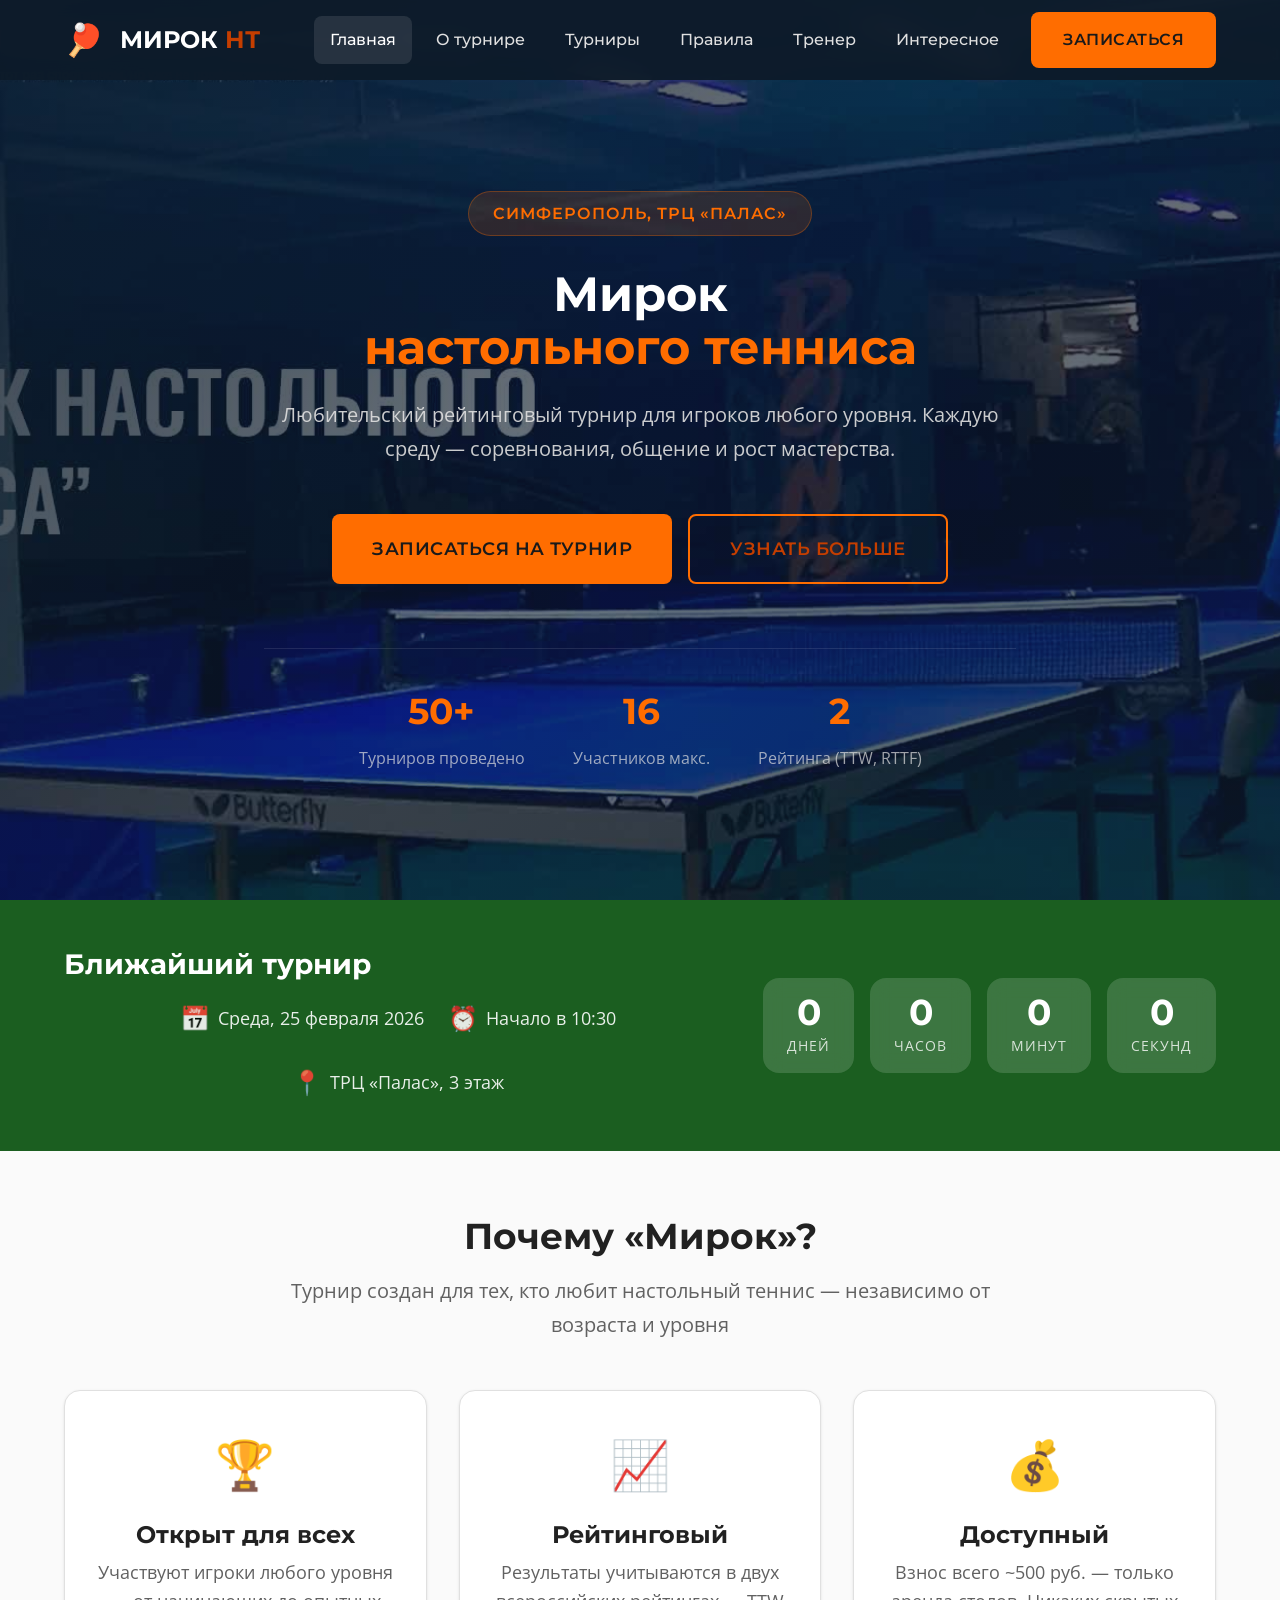
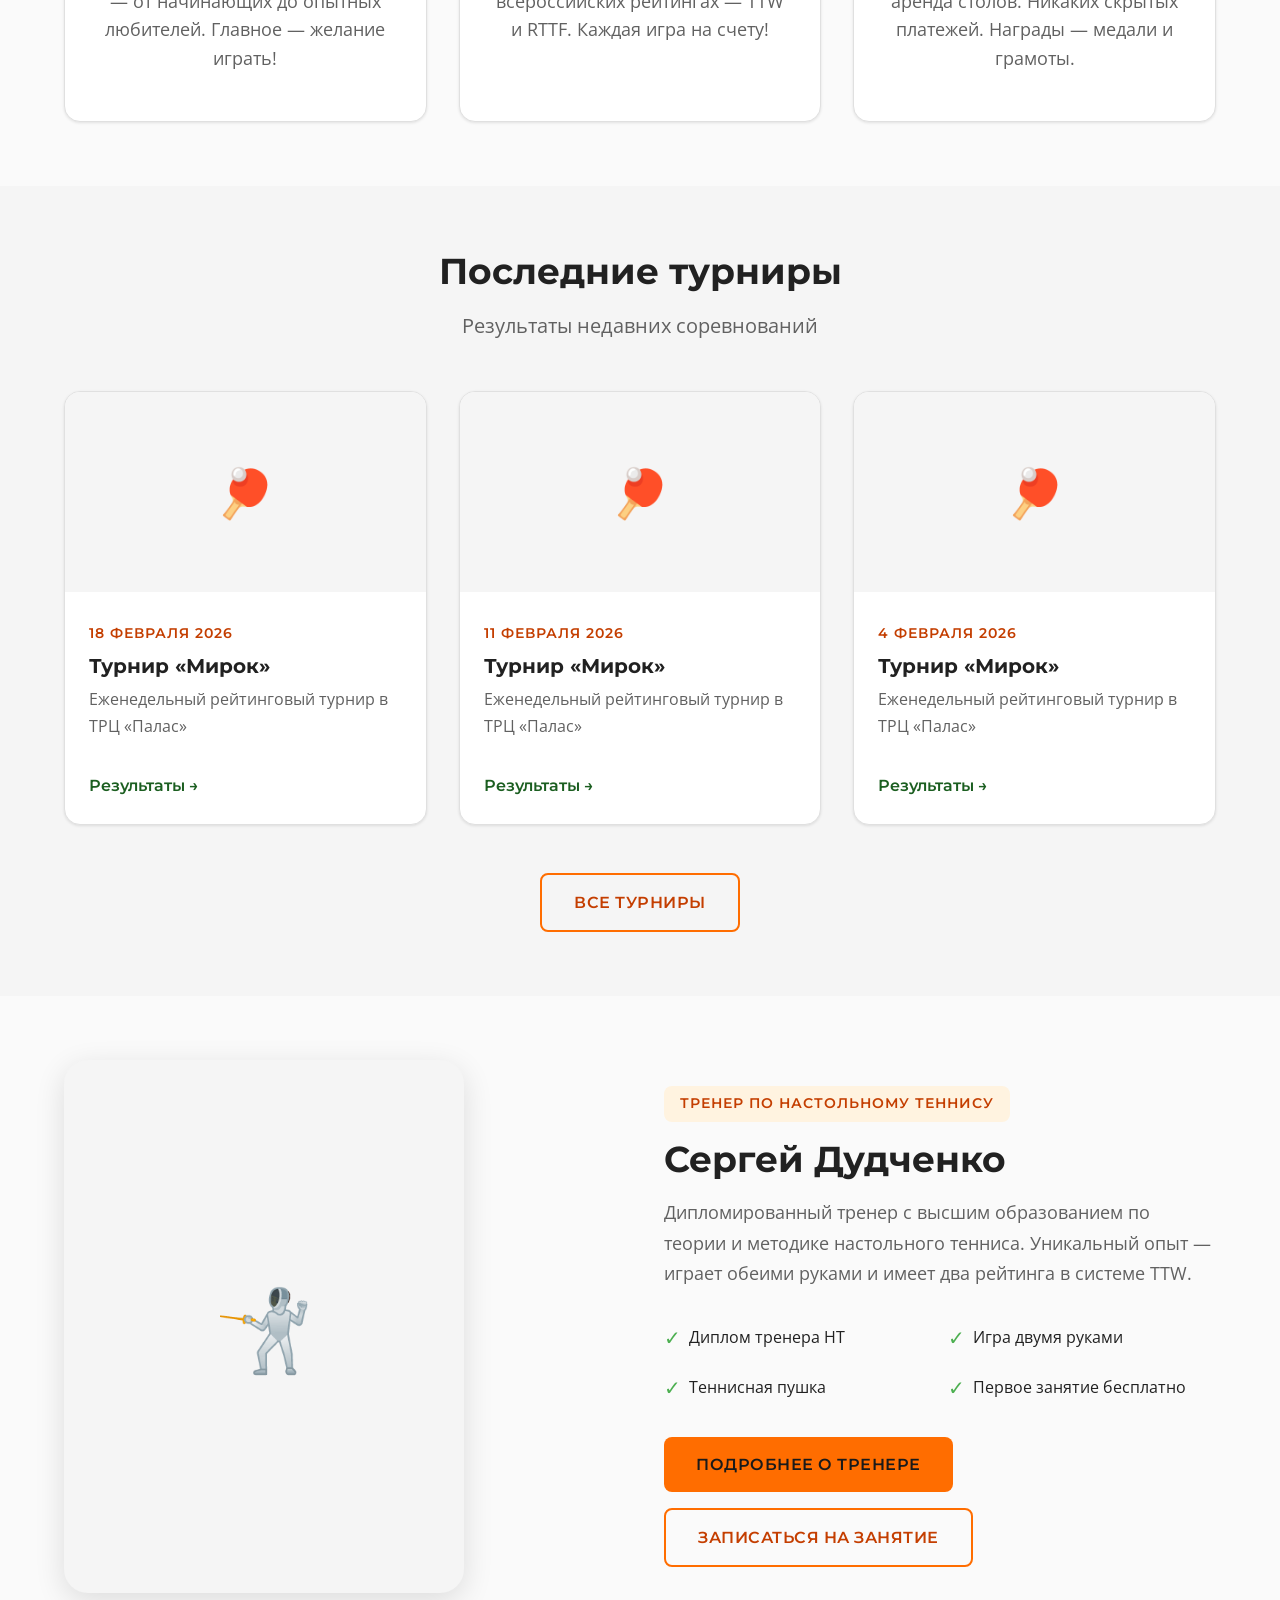
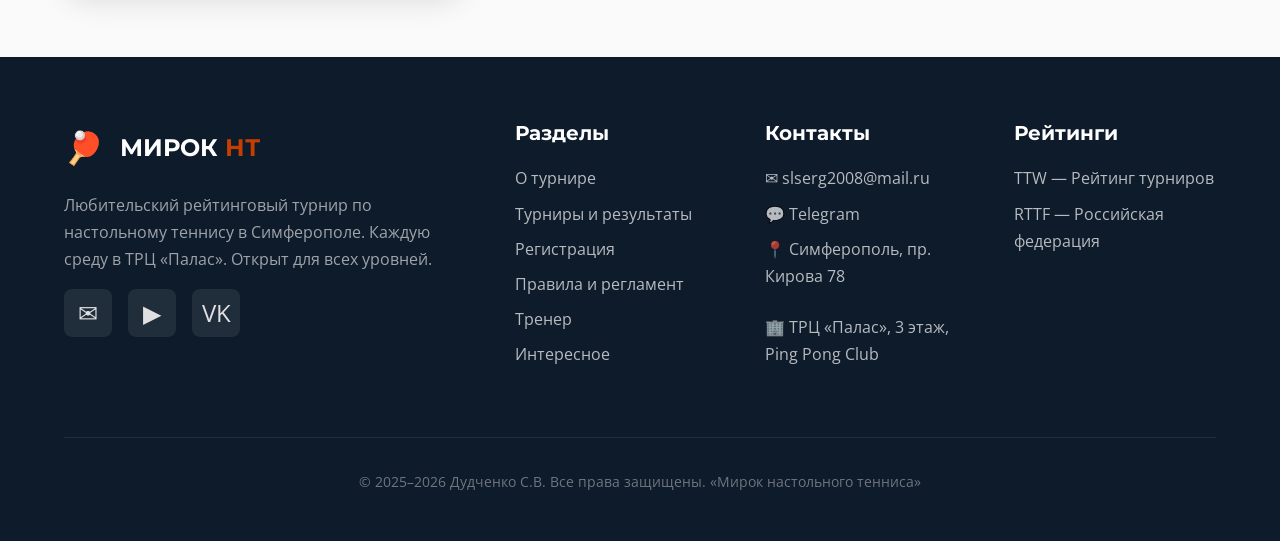
==== commit 125e3069: "feat: Lighthouse/a11y аудит — контраст WCAG AA, SEO, формa регистрации - Форма регистрации: Formsubm" ====
--- a/index.html
+++ b/index.html
@@ -12,6 +12,31 @@
             Мирок настольного тенниса — Любительский турнир в Симферополе
         </title>
 
+        <link
+            rel="canonical"
+            href="https://bigcyberboss.github.io/dudchenko/"
+        />
+        <link rel="icon" href="favicon.svg" type="image/svg+xml" />
+        <meta property="og:type" content="website" />
+        <meta
+            property="og:url"
+            content="https://bigcyberboss.github.io/dudchenko/"
+        />
+        <meta
+            property="og:title"
+            content="Мирок настольного тенниса — Любительский турнир в Симферополе"
+        />
+        <meta
+            property="og:description"
+            content="Мирок настольного тенниса — любительский рейтинговый турнир по настольному теннису в Симферополе. Еженедельные турниры, тренировки, обучение."
+        />
+        <meta
+            property="og:image"
+            content="https://bigcyberboss.github.io/dudchenko/images/hero/page-hero-bg.jpg"
+        />
+        <meta property="og:locale" content="ru_RU" />
+        <meta property="og:site_name" content="Мирок настольного тенниса" />
+
         <!-- Шрифты -->
         <link rel="preconnect" href="https://fonts.googleapis.com" />
         <link rel="preconnect" href="https://fonts.gstatic.com" crossorigin />
@@ -24,6 +49,7 @@
         <link rel="stylesheet" href="css/styles.css" />
     </head>
     <body>
+        <a href="#main" class="skip-link">Перейти к содержимому</a>
         <!-- ==================== HEADER ==================== -->
         <header class="header" id="header">
             <div class="container header__inner">
@@ -84,7 +110,7 @@
         </header>
 
         <!-- Мобильное меню -->
-        <div
+        <nav
             class="mobile-menu"
             id="mobileMenu"
             aria-label="Мобильная навигация"
@@ -98,10 +124,10 @@
             <a href="register.html" class="btn btn--primary btn--lg"
                 >Записаться на турнир</a
             >
-        </div>
+        </nav>
 
         <!-- ==================== HERO ==================== -->
-        <section class="hero" id="hero">
+        <section class="hero" id="main">
             <div class="hero__bg">
                 <!-- Видео Сергея за столом с его сайта -->
                 <video
--- a/css/styles.css
+++ b/css/styles.css
@@ -10,6 +10,7 @@
     --color-primary-dark: #145220;
     --color-primary-light: #e8f5e9;
     --color-accent: #ff6d00;
+    --color-accent-dark: #c43e00; /* WCAG AA на светлом фоне (≥4.5:1) */
     --color-accent-hover: #e65100;
     --color-accent-light: #fff3e0;
 
@@ -96,6 +97,24 @@
     -moz-osx-font-smoothing: grayscale;
 }
 
+/* Skip to content (accessibility) */
+.skip-link {
+    position: absolute;
+    top: -100%;
+    left: var(--space-sm);
+    padding: var(--space-xs) var(--space-sm);
+    background: var(--color-primary);
+    color: #fff;
+    border-radius: var(--radius-sm);
+    z-index: 10000;
+    font-weight: 600;
+    text-decoration: none;
+}
+
+.skip-link:focus {
+    top: var(--space-sm);
+}
+
 img {
     max-width: 100%;
     height: auto;
@@ -109,7 +128,7 @@
 }
 
 a:hover {
-    color: var(--color-accent);
+    color: var(--color-accent-dark);
 }
 
 a:focus-visible {
@@ -338,7 +357,7 @@
 
 .btn--primary {
     background-color: var(--color-accent);
-    color: #fff;
+    color: #1a1a1a;
 }
 
 .btn--primary:hover {
@@ -350,7 +369,7 @@
 
 .btn--outline {
     border: 2px solid var(--color-accent);
-    color: var(--color-accent);
+    color: var(--color-accent-dark);
     background: transparent;
 }
 
@@ -418,7 +437,7 @@
 }
 
 .header__logo:hover {
-    color: var(--color-accent);
+    color: var(--color-accent-dark);
 }
 
 .header__logo-icon {
@@ -426,7 +445,7 @@
 }
 
 .header__logo-text span {
-    color: var(--color-accent);
+    color: var(--color-accent-dark);
 }
 
 /* Навигация */
@@ -807,7 +826,7 @@
     font-family: var(--font-heading);
     font-size: var(--text-xs);
     font-weight: 600;
-    color: var(--color-accent);
+    color: var(--color-accent-dark);
     text-transform: uppercase;
     letter-spacing: 1px;
     margin-bottom: var(--space-xs);
@@ -835,7 +854,7 @@
 }
 
 .tournament-card__link:hover {
-    color: var(--color-accent);
+    color: var(--color-accent-dark);
 }
 
 /* ============================================
@@ -863,7 +882,7 @@
     display: inline-block;
     padding: 0.375rem 1rem;
     background: var(--color-accent-light);
-    color: var(--color-accent);
+    color: var(--color-accent-dark);
     font-family: var(--font-heading);
     font-size: var(--text-xs);
     font-weight: 600;
@@ -1141,7 +1160,7 @@
 .rating-card__link {
     font-family: var(--font-heading);
     font-weight: 600;
-    color: var(--color-accent);
+    color: var(--color-accent-dark);
     font-size: var(--text-sm);
 }
 
@@ -1285,7 +1304,7 @@
     font-family: var(--font-heading);
     font-size: var(--text-xs);
     font-weight: 600;
-    color: var(--color-accent);
+    color: var(--color-accent-dark);
     text-transform: uppercase;
     letter-spacing: 1px;
     margin-bottom: var(--space-xs);
@@ -1316,7 +1335,7 @@
 }
 
 .archive-card__link:hover {
-    color: var(--color-accent);
+    color: var(--color-accent-dark);
 }
 
 /* ============================================
@@ -1792,7 +1811,7 @@
     font-family: var(--font-heading);
     font-size: var(--text-xs);
     font-weight: 600;
-    color: var(--color-accent);
+    color: var(--color-accent-dark);
     text-transform: uppercase;
     letter-spacing: 1px;
     margin-bottom: var(--space-xs);
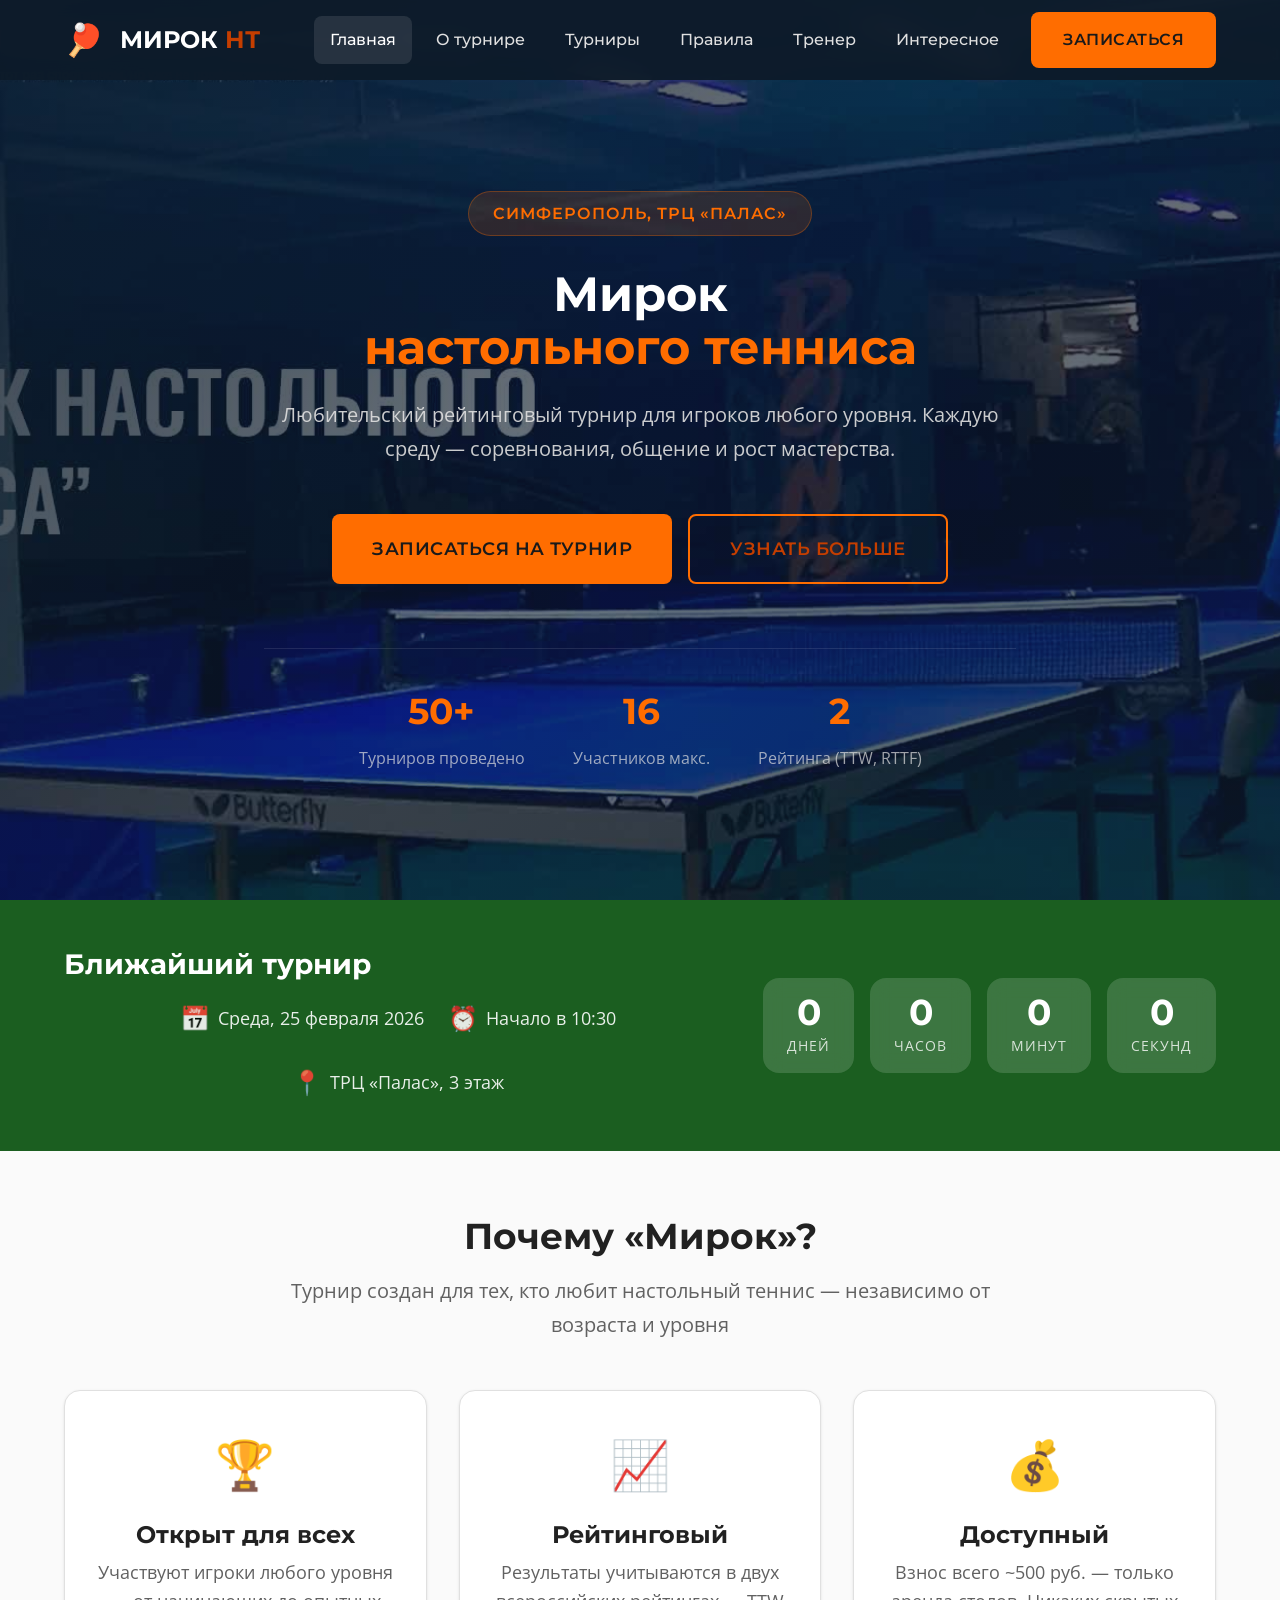
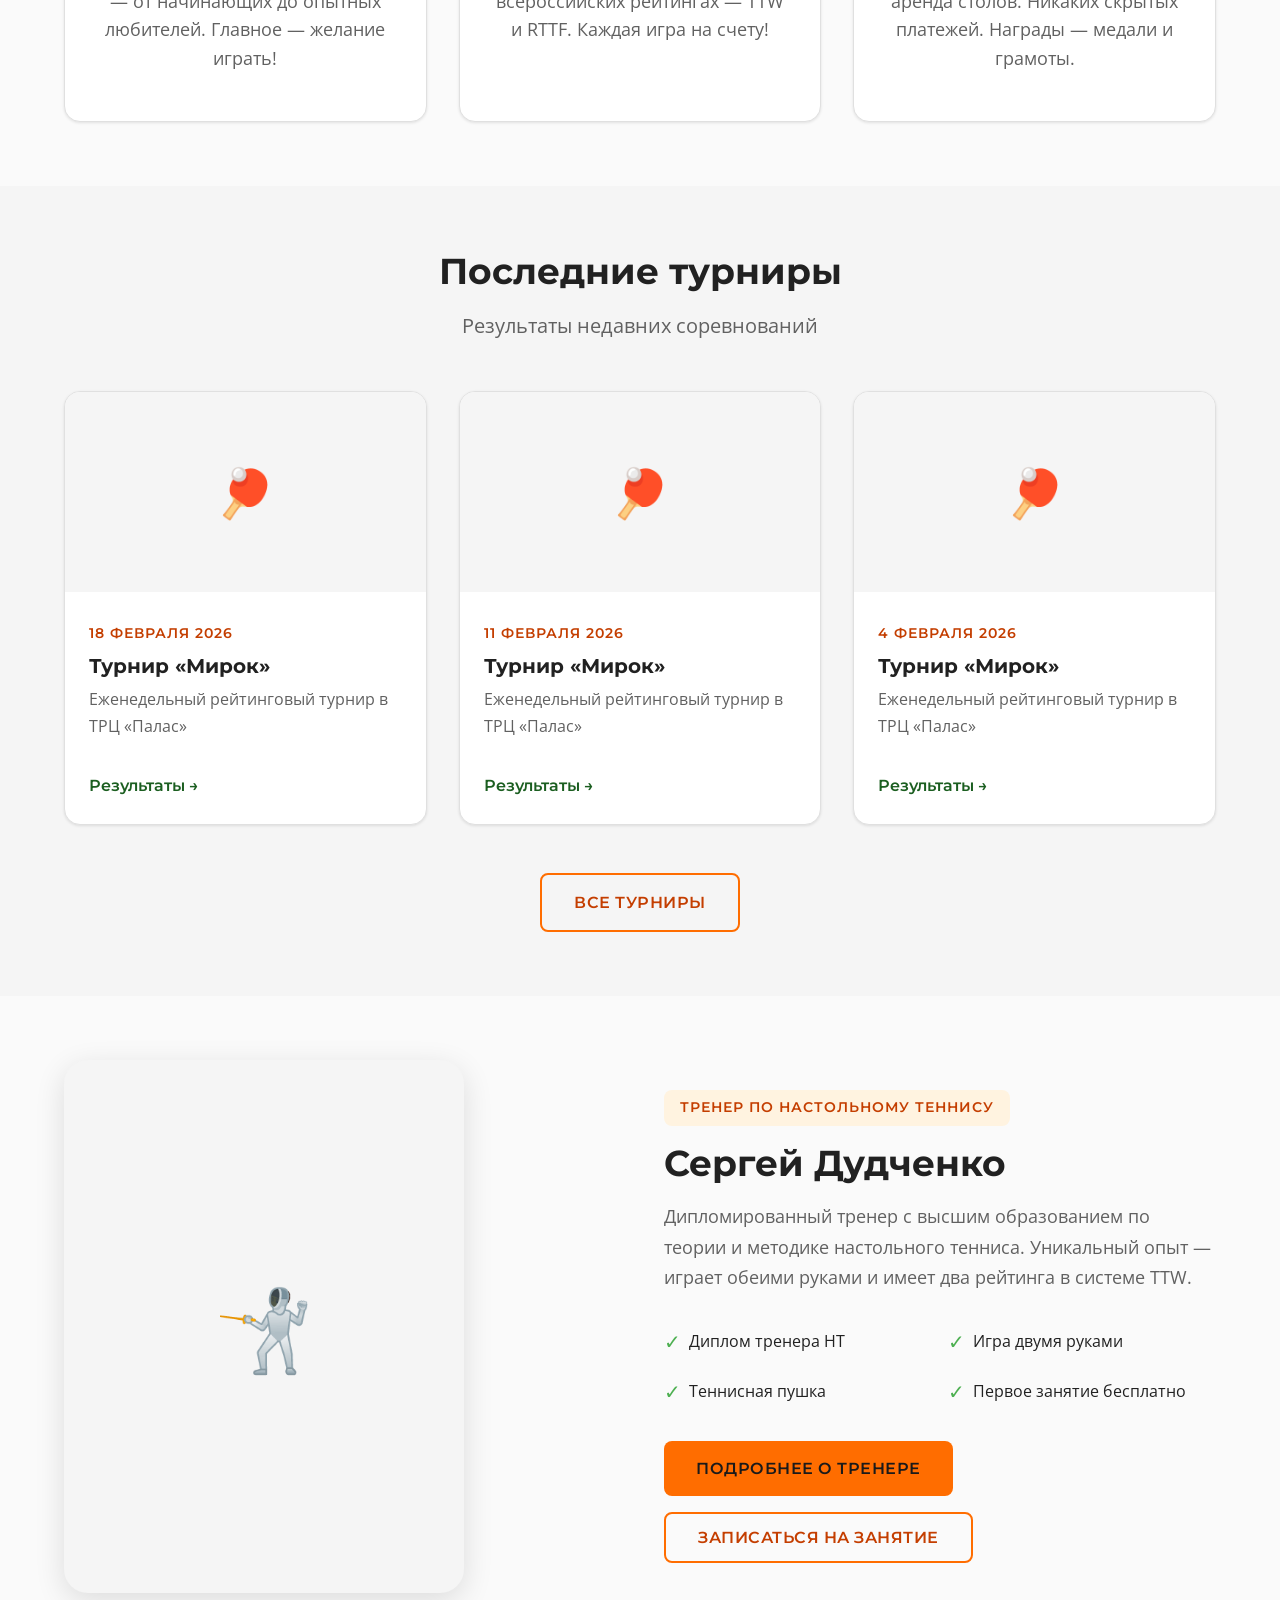
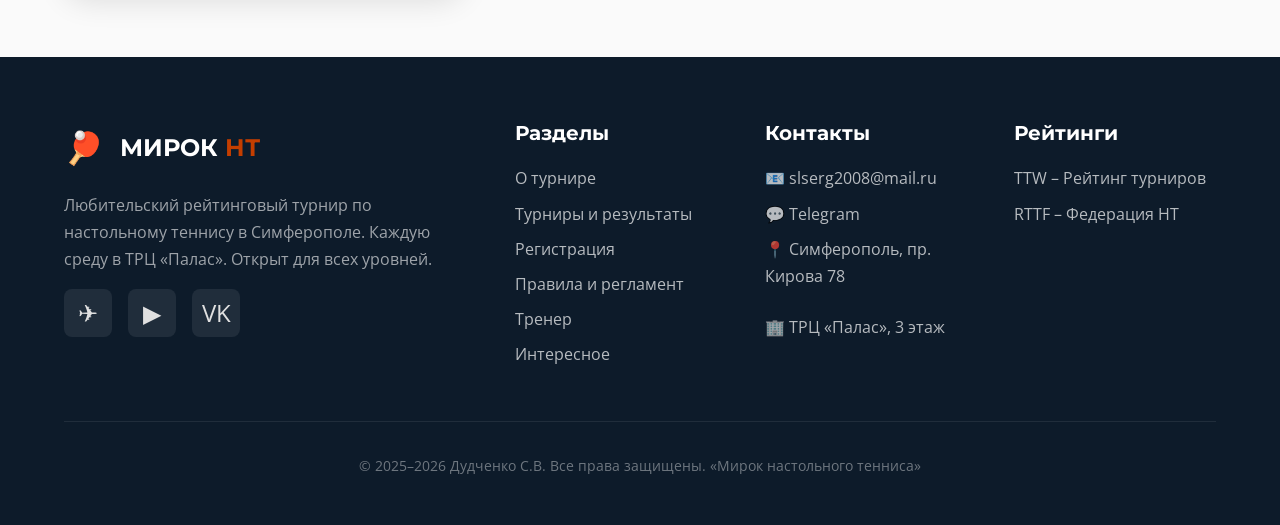
==== commit b7a33fa4: "fix: UI правки по обзору — фото, модалка, футер, карточки Главная страница: - Фото Сергея вместо pla" ====
--- a/index.html
+++ b/index.html
@@ -425,16 +425,127 @@
                             <a href="coach.html" class="btn btn--primary"
                                 >Подробнее о тренере</a
                             >
-                            <a
-                                href="coach.html#booking"
+                            <button
+                                type="button"
                                 class="btn btn--outline"
-                                >Записаться на занятие</a
-                            >
+                                id="openBookingModal"
+                            >
+                                Записаться на занятие
+                            </button>
                         </div>
                     </div>
                 </div>
             </div>
         </section>
+
+        <!-- ==================== МОДАЛЬНОЕ ОКНО: ЗАПИСЬ НА ЗАНЯТИЕ ==================== -->
+        <div
+            class="modal"
+            id="bookingModal"
+            aria-hidden="true"
+            role="dialog"
+            aria-labelledby="bookingModalTitle"
+        >
+            <div class="modal__overlay" data-modal-close></div>
+            <div class="modal__content">
+                <button
+                    class="modal__close"
+                    data-modal-close
+                    aria-label="Закрыть"
+                >
+                    &times;
+                </button>
+                <h2 class="modal__title" id="bookingModalTitle">
+                    Записаться на занятие
+                </h2>
+                <p class="modal__subtitle">
+                    Первое занятие бесплатно! Заполните форму и мы свяжемся.
+                </p>
+
+                <form
+                    id="bookingForm"
+                    action="https://formsubmit.co/slserg2008@mail.ru"
+                    method="POST"
+                    novalidate
+                >
+                    <input
+                        type="hidden"
+                        name="_subject"
+                        value="Запись на занятие у тренера"
+                    />
+                    <input type="hidden" name="_template" value="table" />
+                    <input type="hidden" name="_captcha" value="false" />
+                    <input
+                        type="text"
+                        name="_honey"
+                        style="display: none"
+                        tabindex="-1"
+                        autocomplete="off"
+                        aria-hidden="true"
+                    />
+
+                    <div class="form-group">
+                        <label for="booking-name" class="form-label"
+                            >Ваше имя
+                            <span class="form-label__required">*</span></label
+                        >
+                        <input
+                            type="text"
+                            id="booking-name"
+                            name="name"
+                            class="form-input"
+                            placeholder="Как вас зовут?"
+                            required
+                        />
+                    </div>
+                    <div class="form-group">
+                        <label for="booking-contact" class="form-label"
+                            >Telegram или телефон
+                            <span class="form-label__required">*</span></label
+                        >
+                        <input
+                            type="text"
+                            id="booking-contact"
+                            name="contact"
+                            class="form-input"
+                            placeholder="@username или +7..."
+                            required
+                        />
+                    </div>
+                    <div class="form-group">
+                        <label for="booking-message" class="form-label"
+                            >Комментарий</label
+                        >
+                        <textarea
+                            id="booking-message"
+                            name="message"
+                            class="form-textarea"
+                            placeholder="Опыт игры, удобное время..."
+                            rows="3"
+                        ></textarea>
+                    </div>
+
+                    <button
+                        type="submit"
+                        class="btn btn--primary btn--lg w-full"
+                    >
+                        Отправить заявку
+                    </button>
+                </form>
+
+                <div
+                    class="modal__success"
+                    id="bookingSuccess"
+                    style="display: none"
+                >
+                    <div class="form-success__icon">&#9989;</div>
+                    <h3 class="form-success__title">Заявка отправлена!</h3>
+                    <p class="form-success__text">
+                        Сергей свяжется с вами для подтверждения.
+                    </p>
+                </div>
+            </div>
+        </div>
 
         <!-- ==================== FOOTER ==================== -->
         <footer class="footer" id="footer">
@@ -461,7 +572,7 @@
                                 target="_blank"
                                 rel="noopener"
                             >
-                                &#9993;
+                                &#9992;
                             </a>
                             <a
                                 href="https://www.youtube.com/channel/UCORoGaBUjJBkOFyATqjixNA"
@@ -508,7 +619,7 @@
                             href="mailto:slserg2008@mail.ru"
                             class="footer__link"
                         >
-                            &#9993; slserg2008@mail.ru
+                            &#128231; slserg2008@mail.ru
                         </a>
                         <a
                             href="https://t.me/dudc_sergej"
@@ -522,7 +633,7 @@
                             &#128205; Симферополь, пр. Кирова 78
                         </p>
                         <p class="footer__link cursor-default">
-                            &#127970; ТРЦ «Палас», 3 этаж, Ping Pong Club
+                            &#127970; ТРЦ «Палас», 3 этаж
                         </p>
                     </div>
 
@@ -535,7 +646,7 @@
                             target="_blank"
                             rel="noopener"
                         >
-                            TTW — Рейтинг турниров
+                            TTW – Рейтинг турниров
                         </a>
                         <a
                             href="https://rttf.ru/tournaments/?halls[]=726"
@@ -543,7 +654,7 @@
                             target="_blank"
                             rel="noopener"
                         >
-                            RTTF — Российская федерация
+                            RTTF – Федерация НТ
                         </a>
                     </div>
                 </div>
--- a/css/styles.css
+++ b/css/styles.css
@@ -95,6 +95,9 @@
     background-color: var(--color-bg);
     -webkit-font-smoothing: antialiased;
     -moz-osx-font-smoothing: grayscale;
+    overflow-x: hidden;
+    overflow-wrap: break-word;
+    word-wrap: break-word;
 }
 
 /* Skip to content (accessibility) */
@@ -290,7 +293,7 @@
 
 .section__title {
     font-family: var(--font-heading);
-    font-size: var(--text-3xl);
+    font-size: clamp(1.75rem, 4vw, 2.25rem);
     font-weight: 700;
     text-align: center;
     margin-bottom: var(--space-sm);
@@ -321,13 +324,13 @@
 }
 
 h1 {
-    font-size: var(--text-4xl);
+    font-size: clamp(2rem, 5vw, 3rem);
 }
 h2 {
-    font-size: var(--text-3xl);
+    font-size: clamp(1.75rem, 4vw, 2.25rem);
 }
 h3 {
-    font-size: var(--text-2xl);
+    font-size: clamp(1.5rem, 3vw, 1.75rem);
 }
 h4 {
     font-size: var(--text-xl);
@@ -561,6 +564,7 @@
 .hero {
     position: relative;
     min-height: 100vh;
+    min-height: 100svh;
     display: flex;
     align-items: center;
     justify-content: center;
@@ -716,6 +720,7 @@
 /* Обратный отсчёт */
 .countdown {
     display: flex;
+    flex-wrap: wrap;
     gap: var(--space-sm);
     justify-content: center;
 }
@@ -766,8 +771,6 @@
 }
 
 .feature-card:hover {
-    transform: translateY(-4px);
-    box-shadow: var(--shadow-hover);
     border-color: var(--color-accent);
 }
 
@@ -806,8 +809,7 @@
 }
 
 .tournament-card:hover {
-    transform: translateY(-4px);
-    box-shadow: var(--shadow-hover);
+    box-shadow: var(--shadow-md);
 }
 
 .tournament-card__image {
@@ -1133,8 +1135,6 @@
 }
 
 .rating-card:hover {
-    transform: translateY(-4px);
-    box-shadow: var(--shadow-hover);
     border-color: var(--color-accent);
     color: var(--color-text);
 }
@@ -1262,8 +1262,7 @@
 }
 
 .archive-card:hover {
-    transform: translateY(-3px);
-    box-shadow: var(--shadow-hover);
+    box-shadow: var(--shadow-md);
 }
 
 .archive-card--hidden {
@@ -1631,7 +1630,8 @@
 
 .certificate-card img {
     width: 100%;
-    height: auto;
+    height: 280px;
+    object-fit: cover;
     display: block;
 }
 
@@ -1740,11 +1740,19 @@
     box-shadow: var(--shadow-sm);
     border: 1px solid var(--color-border);
     transition: all var(--transition);
+    display: flex;
+    flex-direction: column;
+}
+
+.fun-card__body {
+    flex: 1;
+    display: flex;
+    flex-direction: column;
+    justify-content: flex-start;
 }
 
 .fun-card:hover {
-    box-shadow: var(--shadow-hover);
-    transform: translateY(-3px);
+    box-shadow: var(--shadow-md);
 }
 
 .fun-card__header {
@@ -1923,6 +1931,92 @@
 }
 
 /* ============================================
+   МОДАЛЬНОЕ ОКНО
+   ============================================ */
+.modal {
+    display: none;
+    position: fixed;
+    inset: 0;
+    z-index: 3000;
+    align-items: center;
+    justify-content: center;
+    padding: var(--space-md);
+}
+
+.modal--open {
+    display: flex;
+}
+
+.modal__overlay {
+    position: absolute;
+    inset: 0;
+    background: rgba(0, 0, 0, 0.6);
+    backdrop-filter: blur(4px);
+    -webkit-backdrop-filter: blur(4px);
+}
+
+.modal__content {
+    position: relative;
+    background: var(--color-bg-card);
+    border-radius: var(--radius-lg);
+    padding: var(--space-xl);
+    max-width: 480px;
+    width: 100%;
+    max-height: 90vh;
+    overflow-y: auto;
+    box-shadow: var(--shadow-lg);
+    animation: modalIn 0.3s ease;
+}
+
+@keyframes modalIn {
+    from {
+        opacity: 0;
+        transform: translateY(20px) scale(0.97);
+    }
+    to {
+        opacity: 1;
+        transform: translateY(0) scale(1);
+    }
+}
+
+.modal__close {
+    position: absolute;
+    top: var(--space-sm);
+    right: var(--space-sm);
+    width: 40px;
+    height: 40px;
+    display: flex;
+    align-items: center;
+    justify-content: center;
+    border-radius: var(--radius-full);
+    font-size: var(--text-xl);
+    color: var(--color-text-secondary);
+    transition: all var(--transition-fast);
+}
+
+.modal__close:hover {
+    background: var(--color-bg-section);
+    color: var(--color-text);
+}
+
+.modal__title {
+    font-family: var(--font-heading);
+    font-size: var(--text-2xl);
+    font-weight: 700;
+    margin-bottom: var(--space-xs);
+}
+
+.modal__subtitle {
+    color: var(--color-text-secondary);
+    margin-bottom: var(--space-lg);
+}
+
+.modal__success {
+    text-align: center;
+    padding: var(--space-lg) 0;
+}
+
+/* ============================================
    АДАПТИВНОСТЬ
    ============================================ */
 
@@ -1999,7 +2093,7 @@
 /* Десктоп (1024px+) */
 @media (min-width: 1024px) {
     .burger {
-        display: none !important;
+        display: none;
     }
 
     .features {
@@ -2040,6 +2134,42 @@
 
     .certificates-grid {
         grid-template-columns: repeat(4, 1fr);
+    }
+}
+
+/* Большие ноутбуки (1440px+) */
+@media (min-width: 1440px) {
+    :root {
+        --max-width: 1320px;
+    }
+}
+
+/* Full HD мониторы (1920px+) */
+@media (min-width: 1920px) {
+    :root {
+        --max-width: 1440px;
+    }
+
+    .hero__content {
+        max-width: 960px;
+    }
+}
+
+/* QHD / 2K мониторы (2560px+) */
+@media (min-width: 2560px) {
+    :root {
+        --max-width: 1600px;
+    }
+}
+
+/* Планшет-десктоп (до 1024px) — бургер вместо навигации */
+@media (max-width: 1023px) {
+    .nav {
+        display: none;
+    }
+
+    .burger {
+        display: flex;
     }
 }
 
@@ -2049,14 +2179,6 @@
         --header-height: 64px;
     }
 
-    .nav {
-        display: none;
-    }
-
-    .burger {
-        display: flex;
-    }
-
     .hero__content {
         padding-top: calc(var(--header-height) + var(--space-lg));
     }
@@ -2071,7 +2193,7 @@
 
     .countdown__item {
         padding: var(--space-xs) var(--space-sm);
-        min-width: 60px;
+        min-width: 50px;
     }
 
     .countdown__number {
@@ -2080,10 +2202,6 @@
 
     .coach-preview__highlights {
         grid-template-columns: 1fr;
-    }
-
-    .section__title {
-        font-size: var(--text-2xl);
     }
 }
 
@@ -2100,3 +2218,31 @@
     opacity: 1;
     transform: translateY(0);
 }
+
+/* Доступность: отключение анимаций */
+@media (prefers-reduced-motion: reduce) {
+    *,
+    *::before,
+    *::after {
+        animation-duration: 0.01ms !important;
+        animation-iteration-count: 1 !important;
+        transition-duration: 0.01ms !important;
+    }
+
+    .animate-on-scroll {
+        opacity: 1;
+        transform: none;
+    }
+}
+
+/* Hover-эффекты только на устройствах с мышью */
+@media (hover: hover) and (pointer: fine) {
+    .feature-card:hover,
+    .tournament-card:hover,
+    .rating-card:hover,
+    .archive-card:hover,
+    .fun-card:hover {
+        transform: translateY(-4px);
+        box-shadow: var(--shadow-hover);
+    }
+}
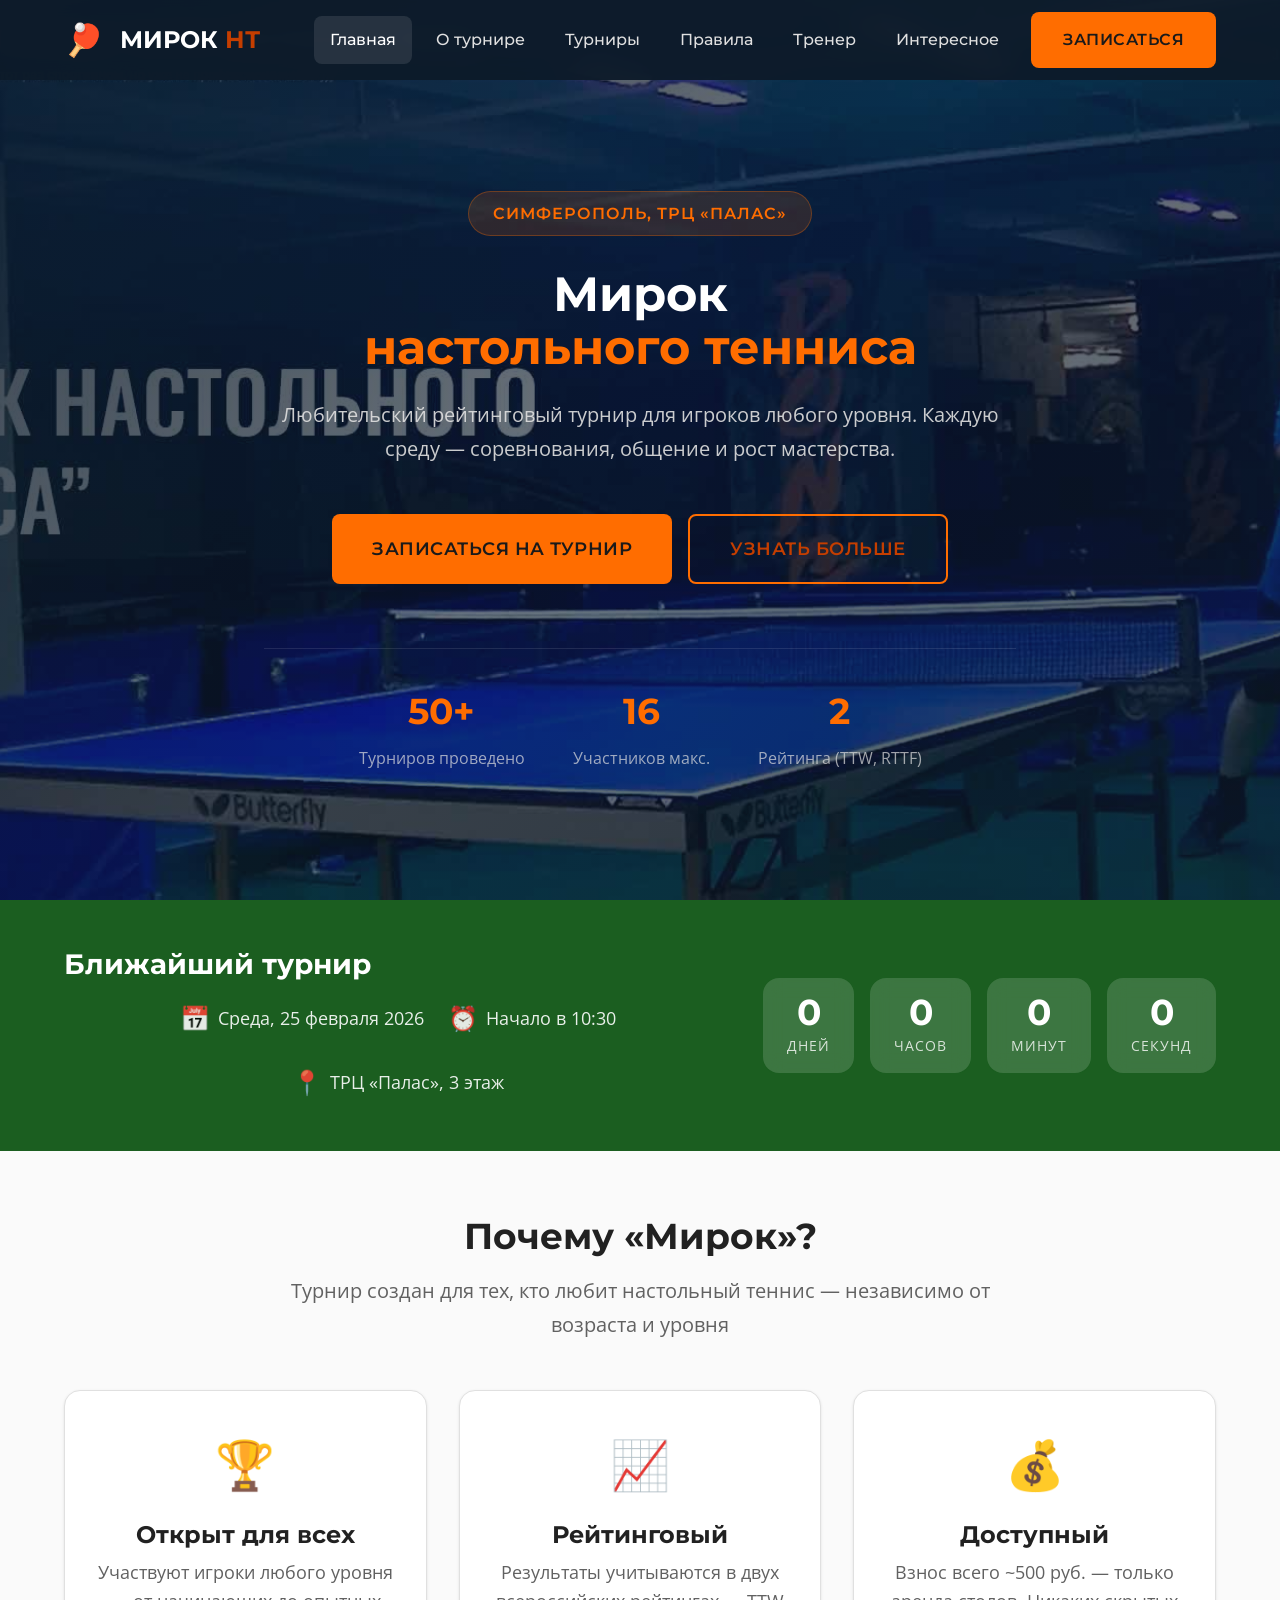
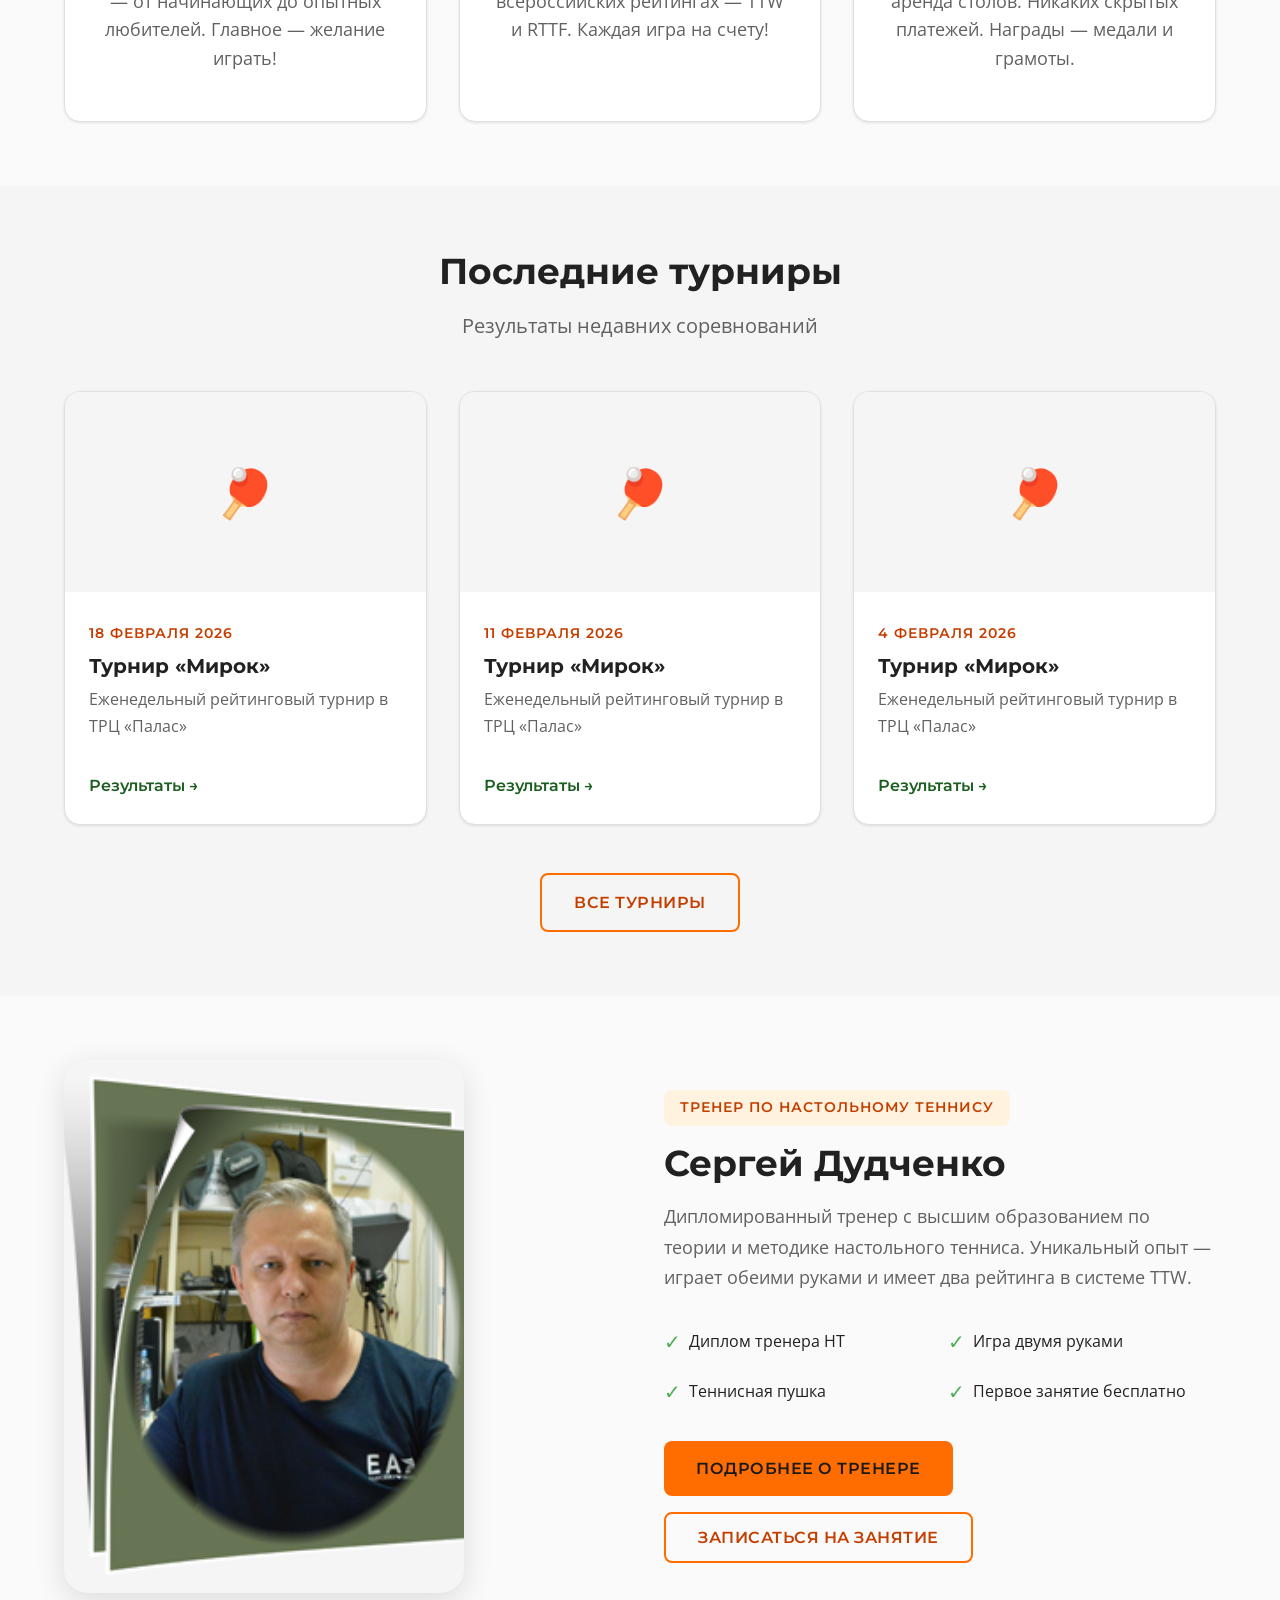
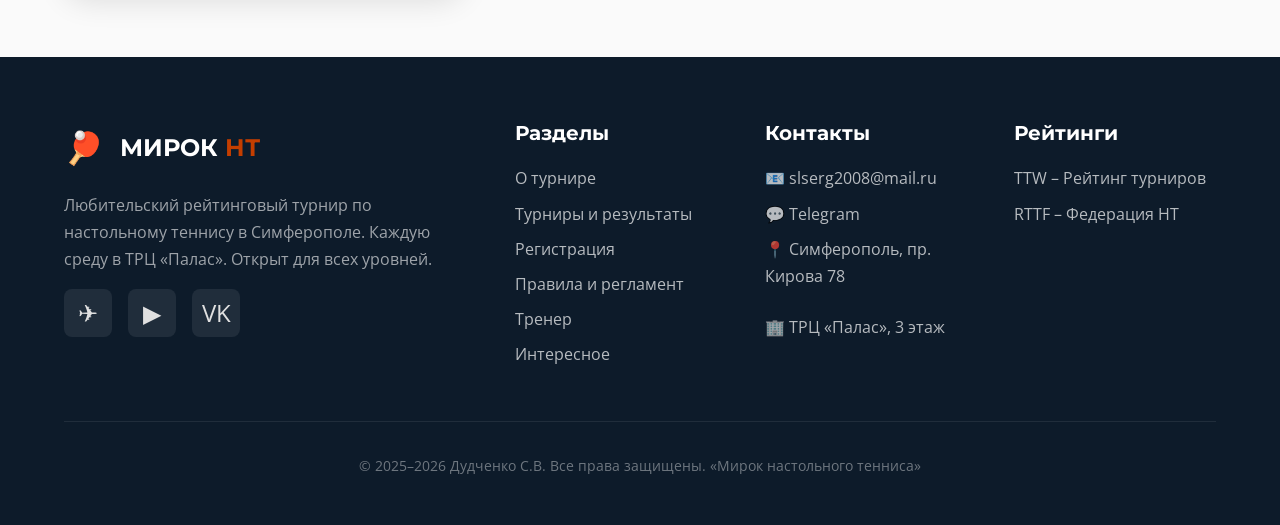
==== commit 80a94d55: "fix: заменить эмодзи на реальное фото тренера в секции coach-preview" ====
--- a/index.html
+++ b/index.html
@@ -129,16 +129,21 @@
         <!-- ==================== HERO ==================== -->
         <section class="hero" id="main">
             <div class="hero__bg">
-                <!-- Видео Сергея за столом с его сайта -->
+                <img
+                    src="images/hero/hero-poster.jpg"
+                    alt=""
+                    class="hero__poster"
+                    id="heroPoster"
+                />
                 <video
+                    id="heroVideo"
                     autoplay
                     muted
                     loop
                     playsinline
-                    poster="images/hero/hero-poster.jpg"
+                    preload="auto"
                 >
                     <source src="images/hero/hero-video.mp4" type="video/mp4" />
-                    <!-- Фолбэк: постер-изображение показывается если видео не грузится -->
                 </video>
             </div>
             <div class="hero__overlay"></div>
@@ -375,11 +380,14 @@
         <section class="section" id="coach-preview">
             <div class="container">
                 <div class="coach-preview">
-                    <!-- Заменить на реальное фото Сергея -->
-                    <div
-                        class="coach-preview__image coach-preview__placeholder"
-                    >
-                        &#129338;
+                    <div class="coach-preview__image">
+                        <img
+                            src="images/coach/dudchenko.png"
+                            alt="Тренер Сергей Дудченко"
+                            width="250"
+                            height="301"
+                            loading="lazy"
+                        />
                     </div>
 
                     <div class="coach-preview__info">
--- a/css/styles.css
+++ b/css/styles.css
@@ -586,6 +586,18 @@
     object-position: center center;
 }
 
+.hero__poster {
+    position: absolute;
+    inset: 0;
+    z-index: 2;
+    transition: opacity 0.8s ease;
+}
+
+.hero__poster--hidden {
+    opacity: 0;
+    pointer-events: none;
+}
+
 .hero__overlay {
     position: absolute;
     inset: 0;
@@ -876,8 +888,14 @@
     border-radius: var(--radius-lg);
     box-shadow: var(--shadow-lg);
     aspect-ratio: 3/4;
+    overflow: hidden;
+    background: var(--color-bg-section);
+}
+
+.coach-preview__image img {
+    width: 100%;
+    height: 100%;
     object-fit: cover;
-    background: var(--color-bg-section);
 }
 
 .coach-preview__badge {
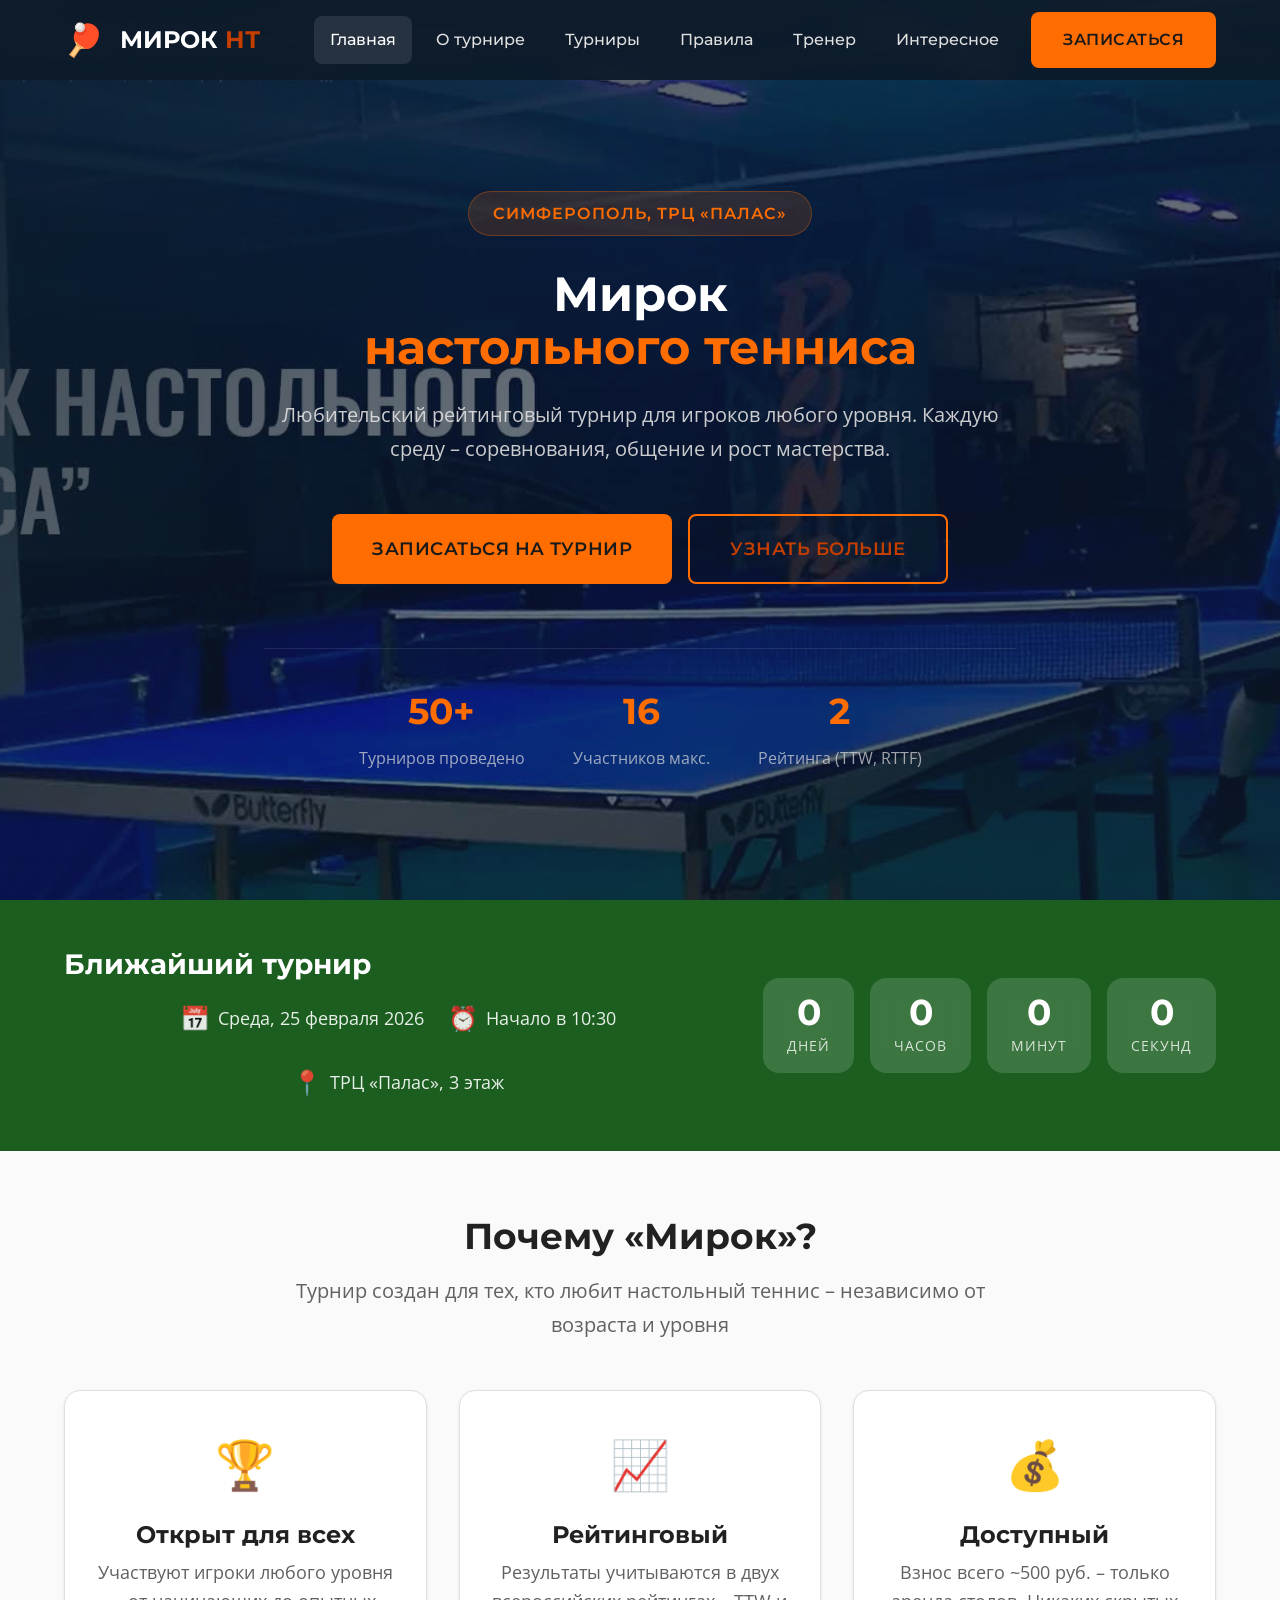
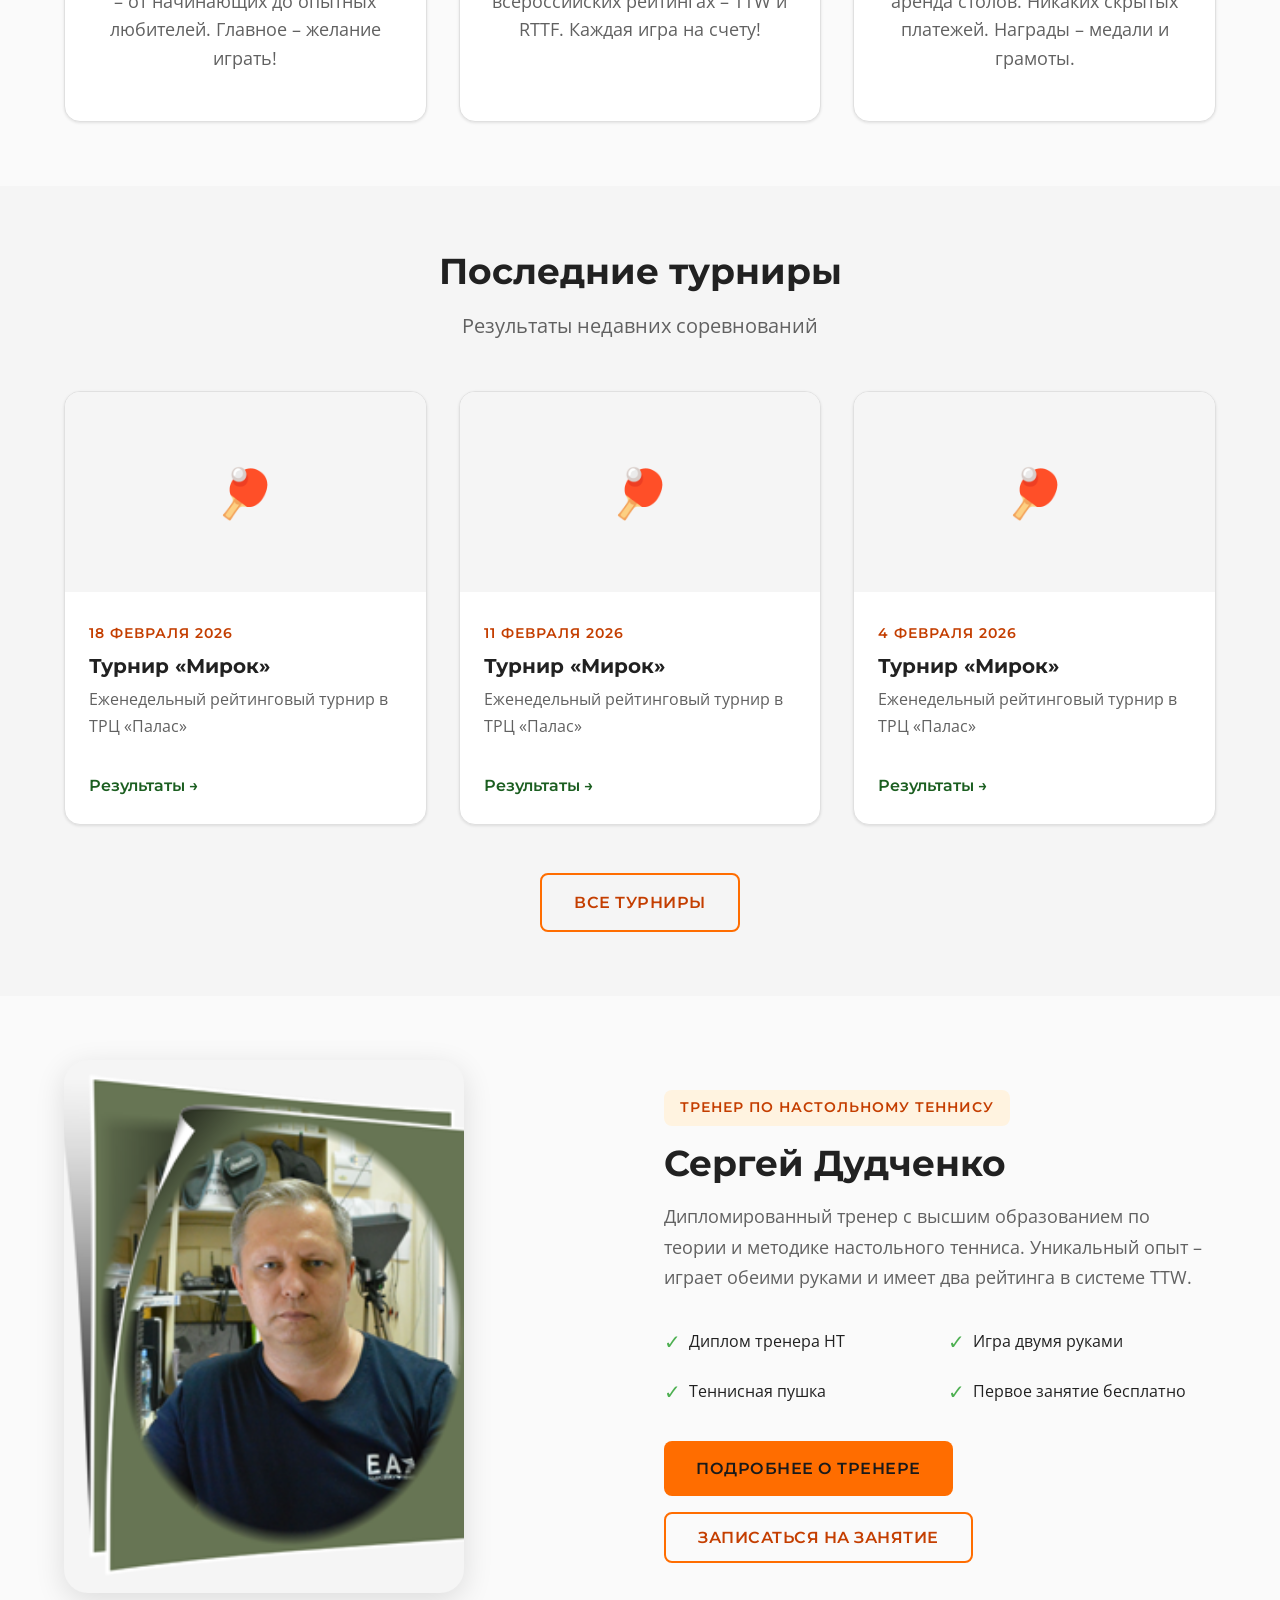
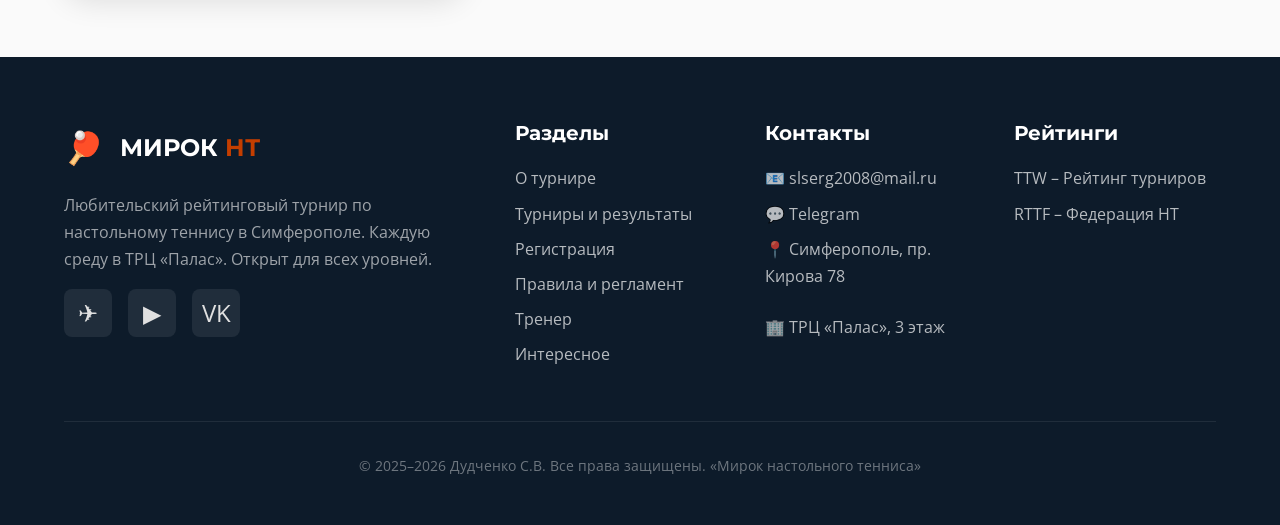
==== commit cddc1ff0: "fix: заменить все длинные тире (—) на короткие (–) по всему сайту" ====
--- a/index.html
+++ b/index.html
@@ -5,11 +5,11 @@
         <meta name="viewport" content="width=device-width, initial-scale=1.0" />
         <meta
             name="description"
-            content="Мирок настольного тенниса — любительский рейтинговый турнир по настольному теннису в Симферополе. Еженедельные турниры, тренировки, обучение."
+            content="Мирок настольного тенниса – любительский рейтинговый турнир по настольному теннису в Симферополе. Еженедельные турниры, тренировки, обучение."
         />
 
         <title>
-            Мирок настольного тенниса — Любительский турнир в Симферополе
+            Мирок настольного тенниса – Любительский турнир в Симферополе
         </title>
 
         <link
@@ -24,11 +24,11 @@
         />
         <meta
             property="og:title"
-            content="Мирок настольного тенниса — Любительский турнир в Симферополе"
+            content="Мирок настольного тенниса – Любительский турнир в Симферополе"
         />
         <meta
             property="og:description"
-            content="Мирок настольного тенниса — любительский рейтинговый турнир по настольному теннису в Симферополе. Еженедельные турниры, тренировки, обучение."
+            content="Мирок настольного тенниса – любительский рейтинговый турнир по настольному теннису в Симферополе. Еженедельные турниры, тренировки, обучение."
         />
         <meta
             property="og:image"
@@ -157,7 +157,7 @@
 
                 <p class="hero__description">
                     Любительский рейтинговый турнир для игроков любого уровня.
-                    Каждую среду — соревнования, общение и рост мастерства.
+                    Каждую среду – соревнования, общение и рост мастерства.
                 </p>
 
                 <div class="hero__buttons">
@@ -250,7 +250,7 @@
             <div class="container">
                 <h2 class="section__title">Почему «Мирок»?</h2>
                 <p class="section__subtitle">
-                    Турнир создан для тех, кто любит настольный теннис —
+                    Турнир создан для тех, кто любит настольный теннис –
                     независимо от возраста и уровня
                 </p>
 
@@ -259,8 +259,8 @@
                         <div class="feature-card__icon">&#127942;</div>
                         <h3 class="feature-card__title">Открыт для всех</h3>
                         <p class="feature-card__text">
-                            Участвуют игроки любого уровня — от начинающих до
-                            опытных любителей. Главное — желание играть!
+                            Участвуют игроки любого уровня – от начинающих до
+                            опытных любителей. Главное – желание играть!
                         </p>
                     </div>
 
@@ -269,7 +269,7 @@
                         <h3 class="feature-card__title">Рейтинговый</h3>
                         <p class="feature-card__text">
                             Результаты учитываются в двух всероссийских
-                            рейтингах — TTW и RTTF. Каждая игра на счету!
+                            рейтингах – TTW и RTTF. Каждая игра на счету!
                         </p>
                     </div>
 
@@ -277,8 +277,8 @@
                         <div class="feature-card__icon">&#128176;</div>
                         <h3 class="feature-card__title">Доступный</h3>
                         <p class="feature-card__text">
-                            Взнос всего ~500 руб. — только аренда столов.
-                            Никаких скрытых платежей. Награды — медали и
+                            Взнос всего ~500 руб. – только аренда столов.
+                            Никаких скрытых платежей. Награды – медали и
                             грамоты.
                         </p>
                     </div>
@@ -398,7 +398,7 @@
                         <p class="coach-preview__text">
                             Дипломированный тренер с высшим образованием по
                             теории и методике настольного тенниса. Уникальный
-                            опыт — играет обеими руками и имеет два рейтинга в
+                            опыт – играет обеими руками и имеет два рейтинга в
                             системе TTW.
                         </p>
 
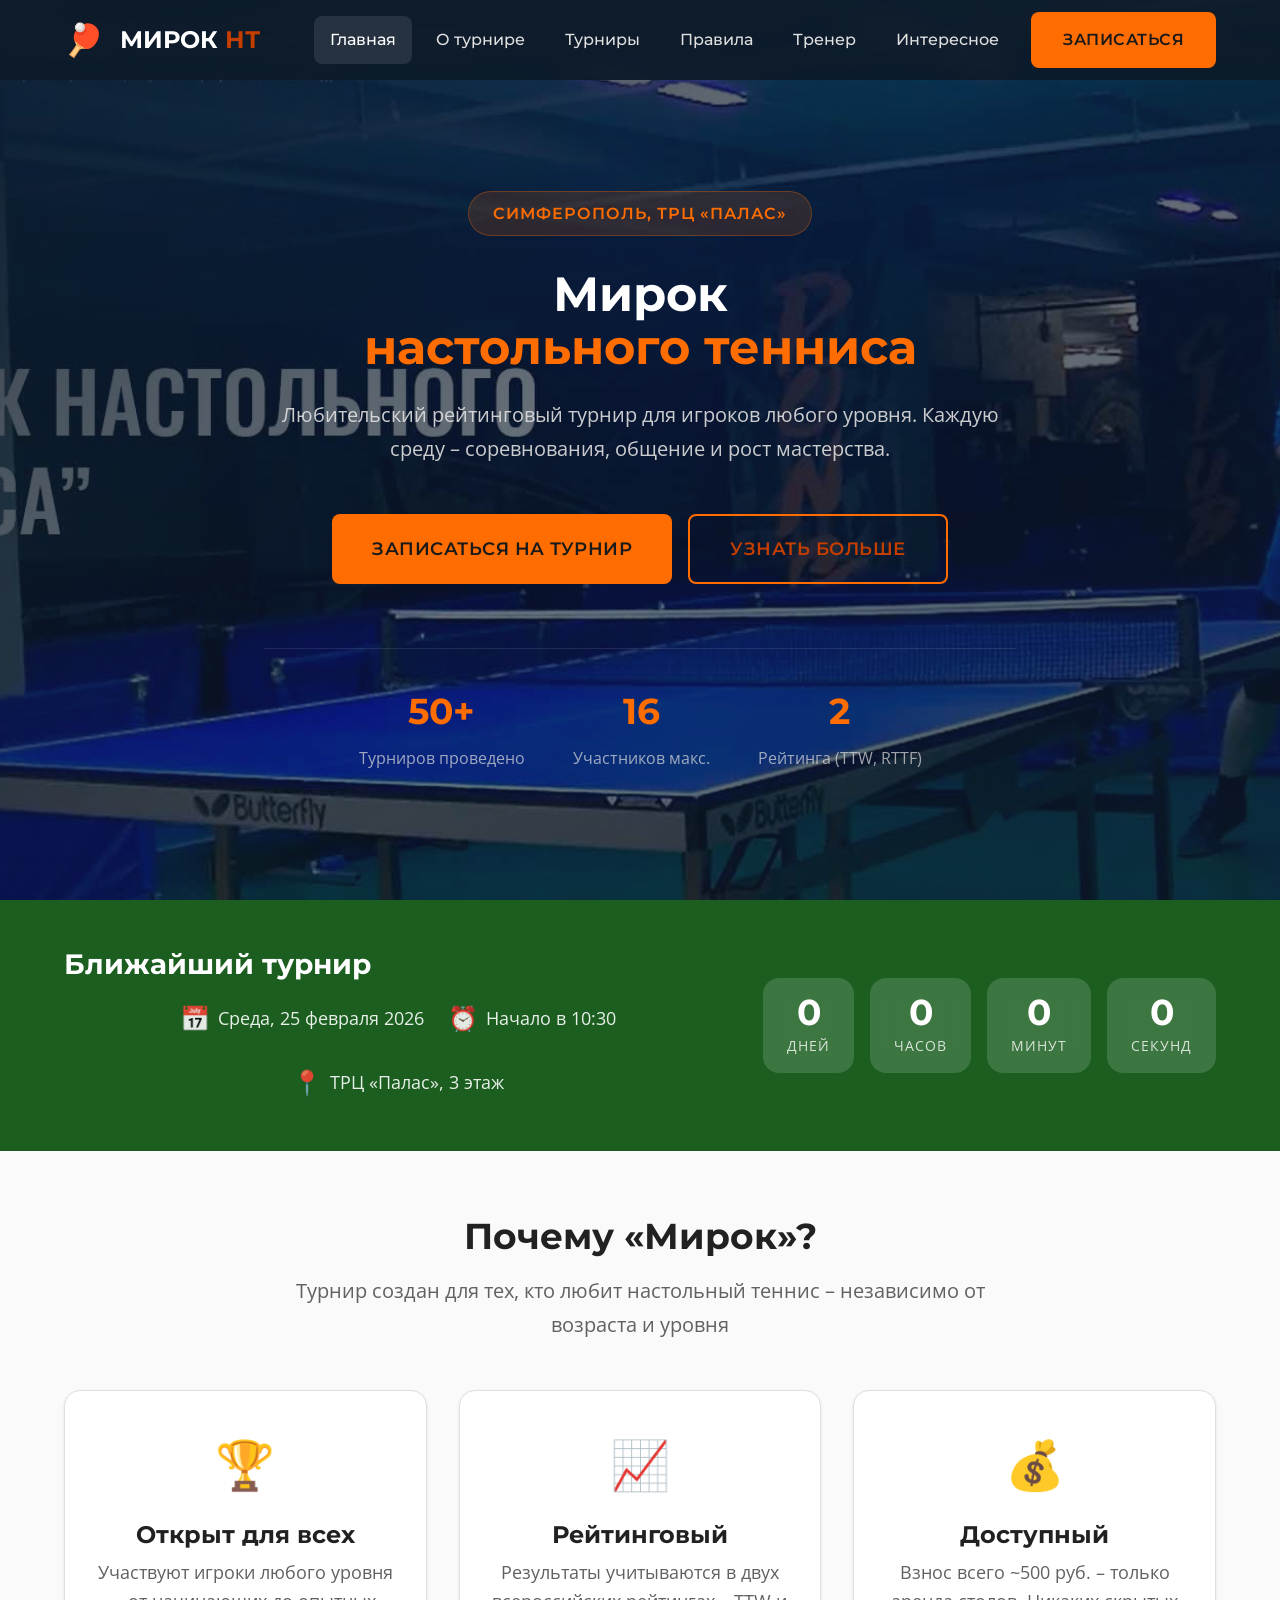
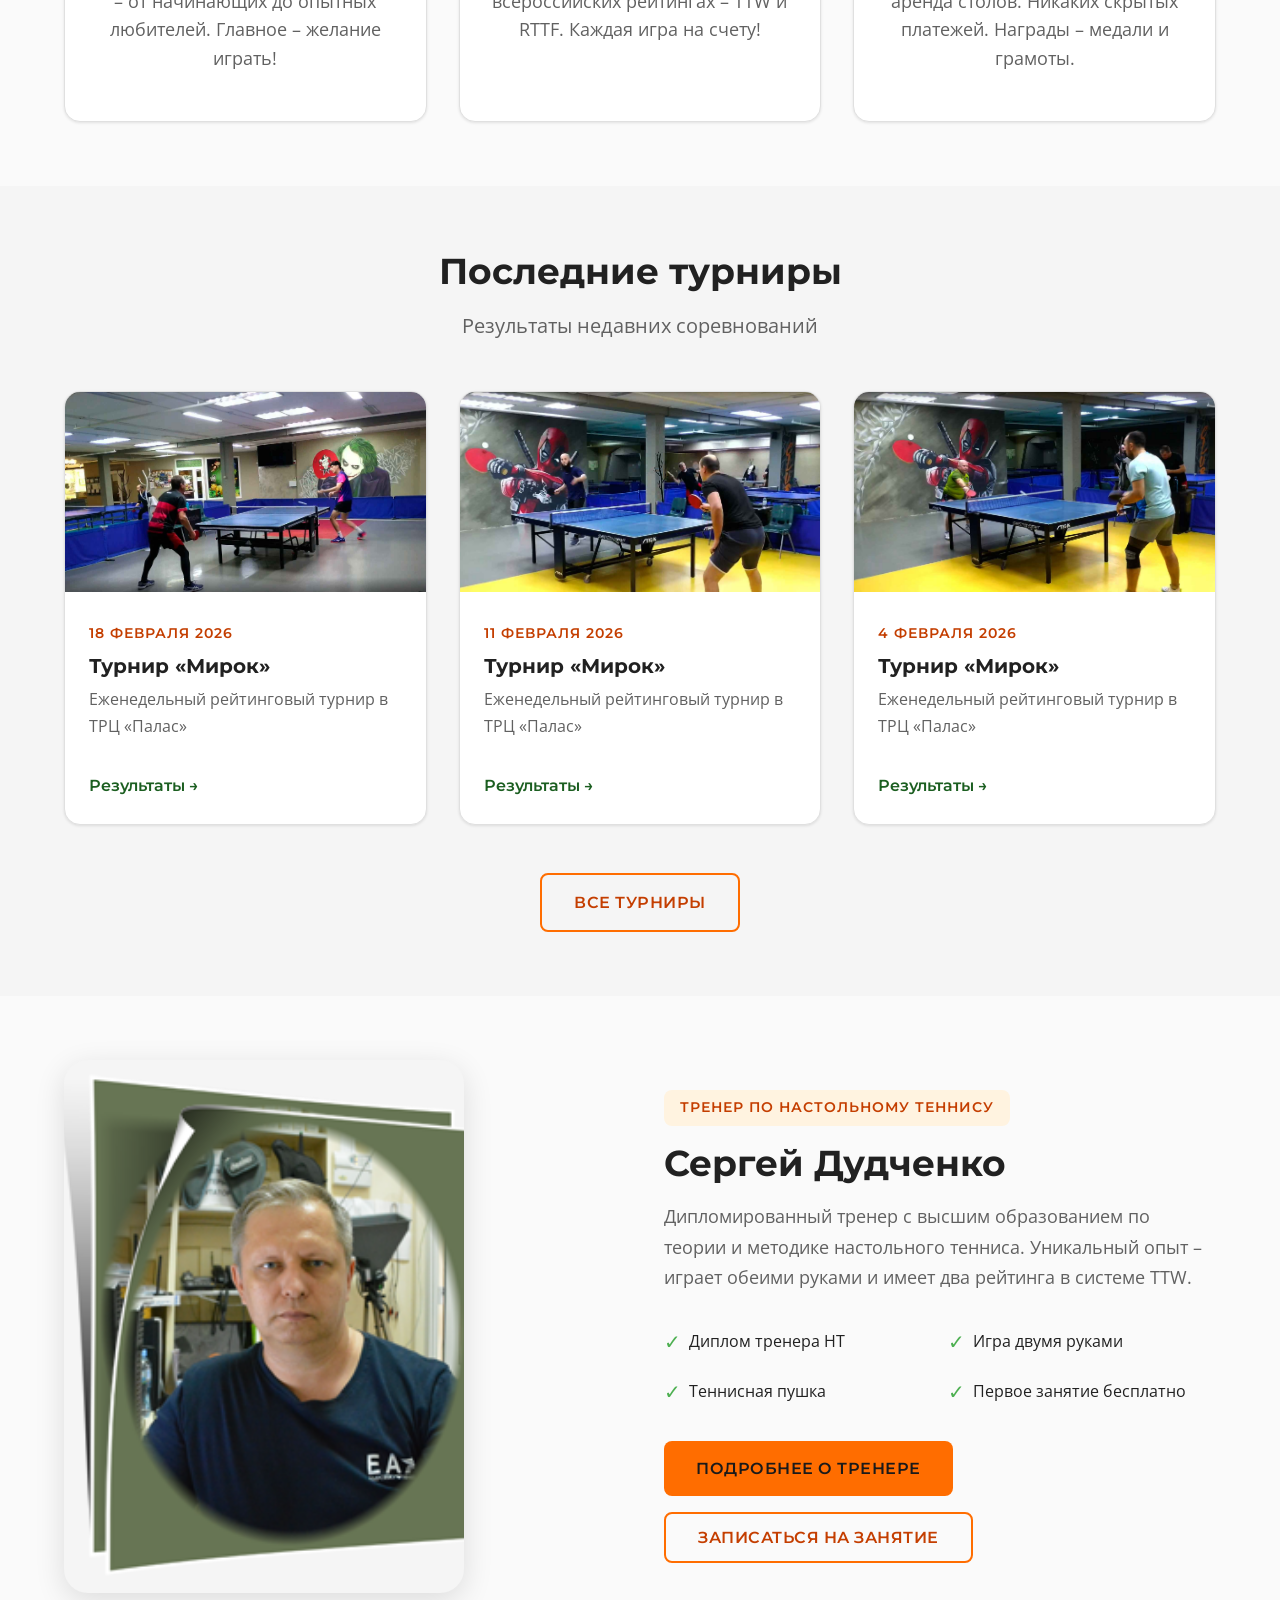
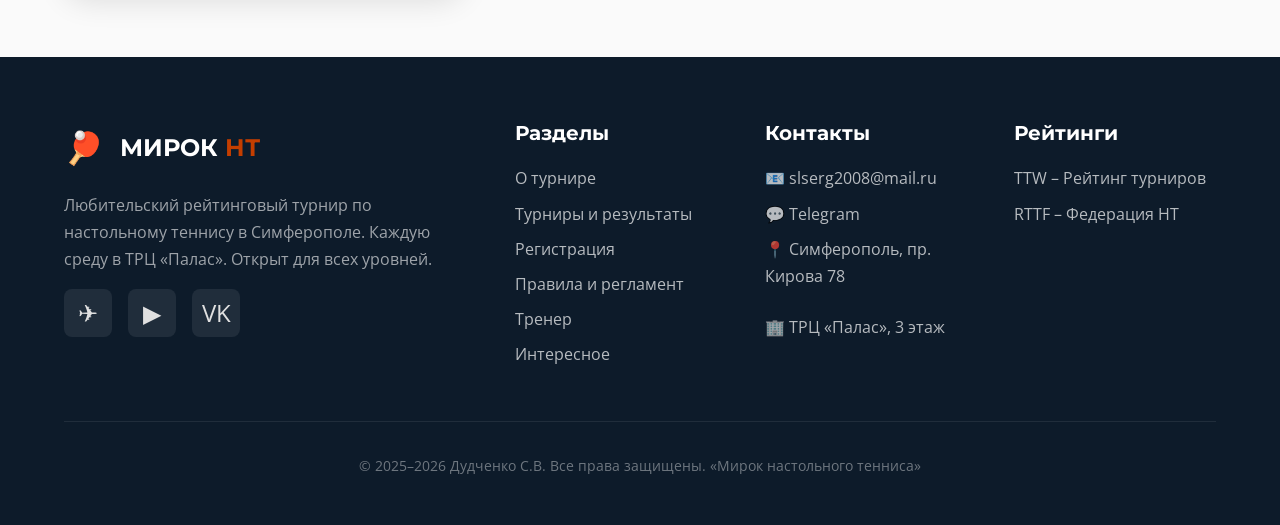
==== commit 6d6c1205: "fix: заменить эмодзи на реальные фото турниров в карточках на главной" ====
--- a/index.html
+++ b/index.html
@@ -296,10 +296,14 @@
 
                 <div class="tournaments-grid">
                     <article class="tournament-card animate-on-scroll">
-                        <div
-                            class="tournament-card__image tournament-card__placeholder tournament-card__placeholder--green"
-                        >
-                            &#127955;
+                        <div class="tournament-card__image">
+                            <img
+                                src="images/tournaments/mirok_18_02_2026_1.jpg"
+                                alt="Турнир Мирок 18 февраля 2026"
+                                width="400"
+                                height="300"
+                                loading="lazy"
+                            />
                         </div>
                         <div class="tournament-card__body">
                             <span class="tournament-card__date"
@@ -320,10 +324,14 @@
                     </article>
 
                     <article class="tournament-card animate-on-scroll">
-                        <div
-                            class="tournament-card__image tournament-card__placeholder tournament-card__placeholder--blue"
-                        >
-                            &#127955;
+                        <div class="tournament-card__image">
+                            <img
+                                src="images/tournaments/mirok_11_02_2026_1.jpg"
+                                alt="Турнир Мирок 11 февраля 2026"
+                                width="400"
+                                height="300"
+                                loading="lazy"
+                            />
                         </div>
                         <div class="tournament-card__body">
                             <span class="tournament-card__date"
@@ -344,10 +352,14 @@
                     </article>
 
                     <article class="tournament-card animate-on-scroll">
-                        <div
-                            class="tournament-card__image tournament-card__placeholder tournament-card__placeholder--orange"
-                        >
-                            &#127955;
+                        <div class="tournament-card__image">
+                            <img
+                                src="images/tournaments/mirok_04_02_2026_1.jpg"
+                                alt="Турнир Мирок 4 февраля 2026"
+                                width="400"
+                                height="300"
+                                loading="lazy"
+                            />
                         </div>
                         <div class="tournament-card__body">
                             <span class="tournament-card__date"
--- a/css/styles.css
+++ b/css/styles.css
@@ -827,8 +827,14 @@
 .tournament-card__image {
     width: 100%;
     height: 200px;
+    overflow: hidden;
+    background: var(--color-bg-section);
+}
+
+.tournament-card__image img {
+    width: 100%;
+    height: 100%;
     object-fit: cover;
-    background: var(--color-bg-section);
 }
 
 .tournament-card__body {
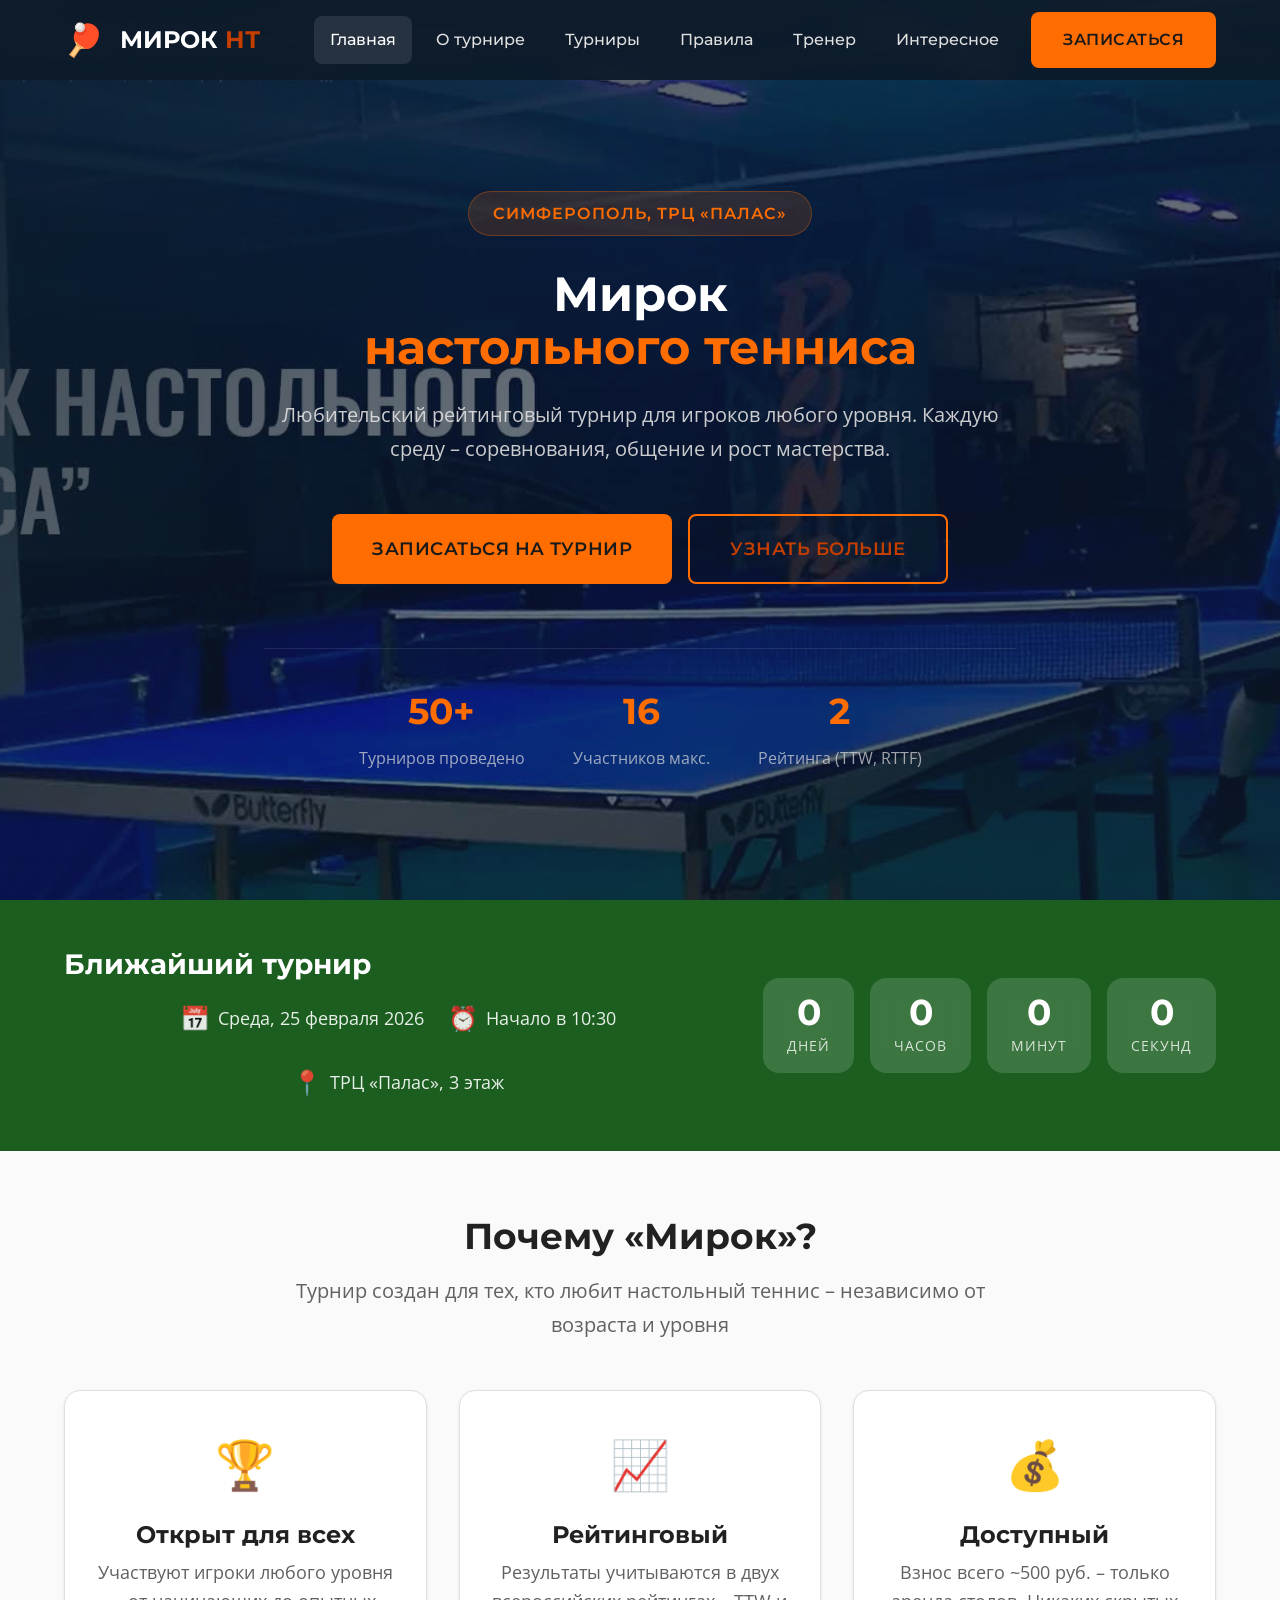
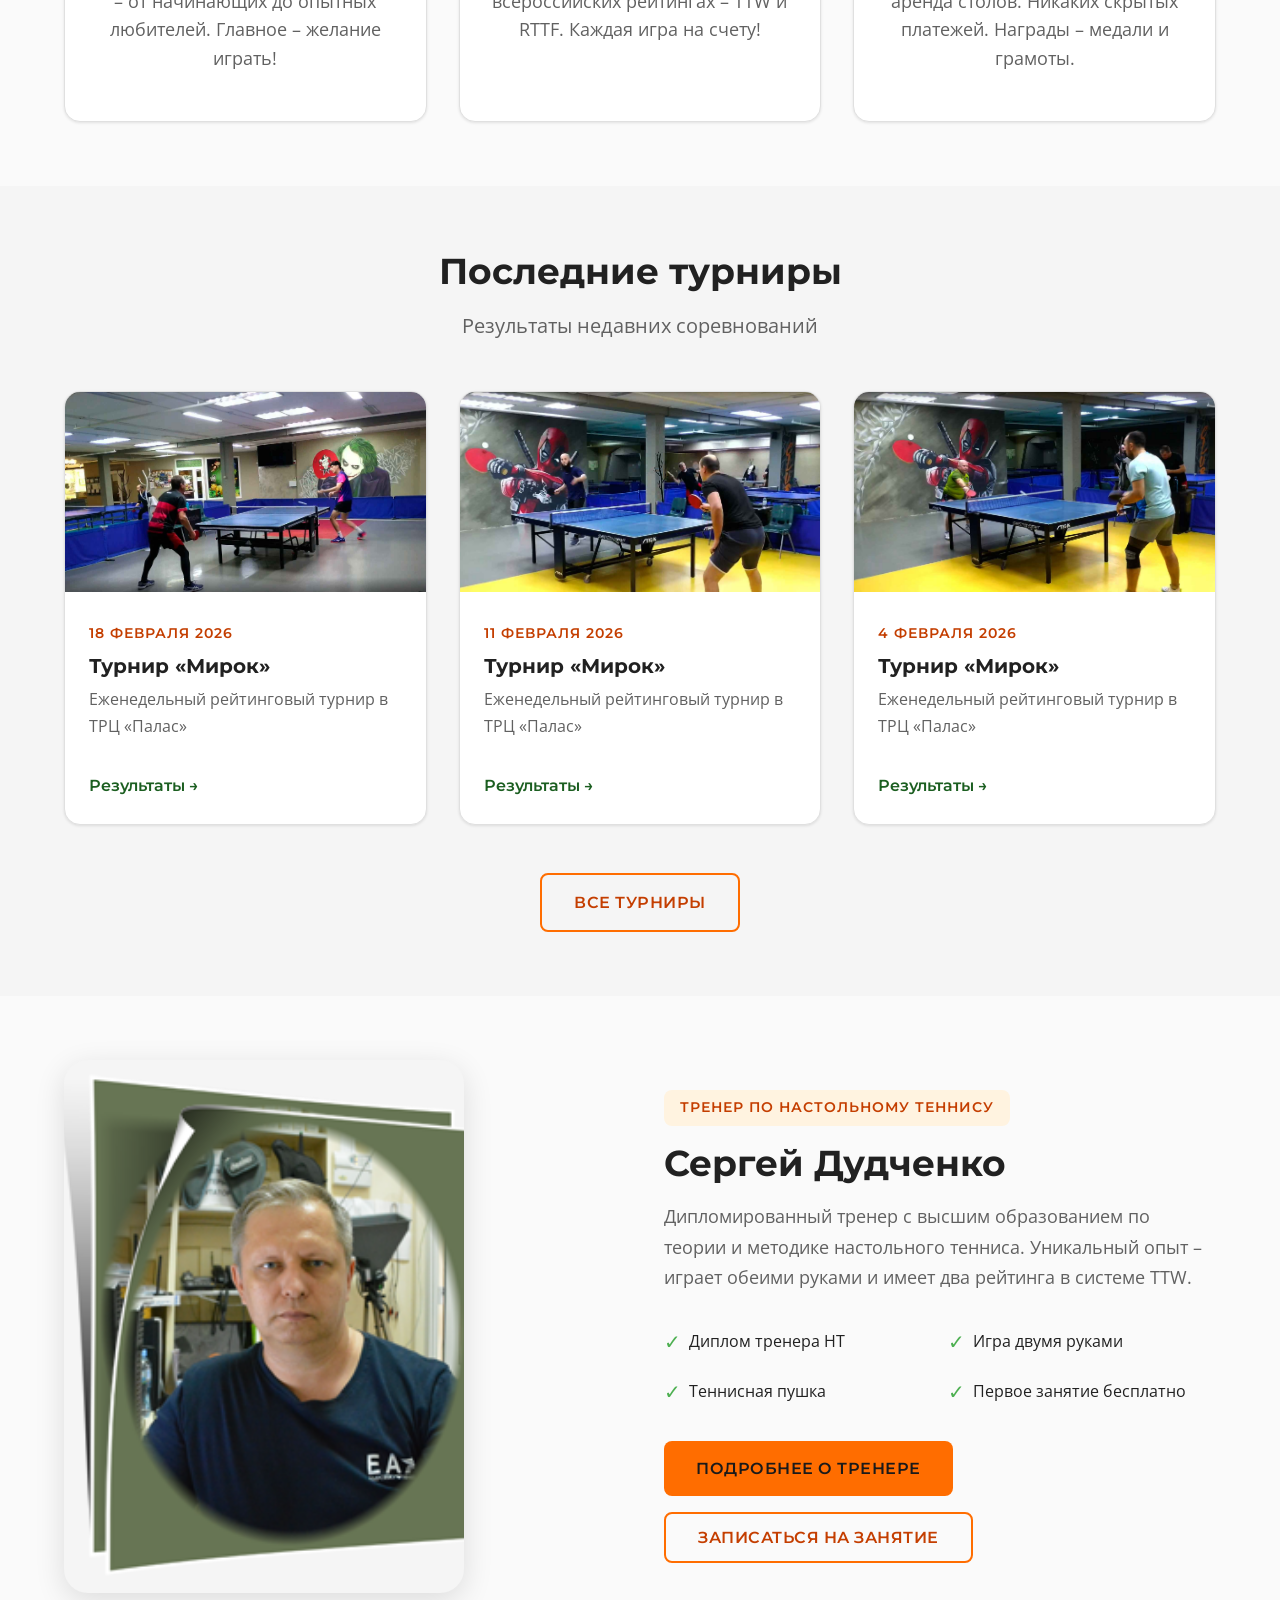
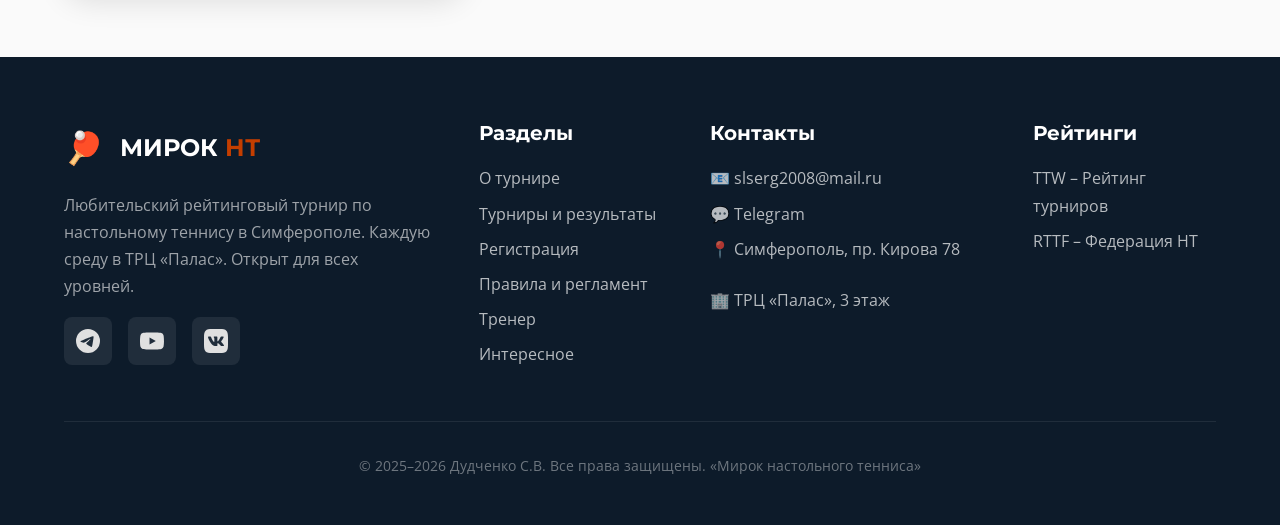
==== commit ace88214: "feat: SVG-иконки соцсетей (Telegram, YouTube, VK) вместо Unicode-символов" ====
--- a/index.html
+++ b/index.html
@@ -592,7 +592,16 @@
                                 target="_blank"
                                 rel="noopener"
                             >
-                                &#9992;
+                                <svg
+                                    width="24"
+                                    height="24"
+                                    viewBox="0 0 24 24"
+                                    fill="currentColor"
+                                >
+                                    <path
+                                        d="M11.944 0A12 12 0 0 0 0 12a12 12 0 0 0 12 12 12 12 0 0 0 12-12A12 12 0 0 0 12 0a12 12 0 0 0-.056 0zm4.962 7.224c.1-.002.321.023.465.14a.506.506 0 0 1 .171.325c.016.093.036.306.02.472-.18 1.898-.962 6.502-1.36 8.627-.168.9-.499 1.201-.82 1.23-.696.065-1.225-.46-1.9-.902-1.056-.693-1.653-1.124-2.678-1.8-1.185-.78-.417-1.21.258-1.91.177-.184 3.247-2.977 3.307-3.23.007-.032.014-.15-.056-.212s-.174-.041-.249-.024c-.106.024-1.793 1.14-5.061 3.345-.48.33-.913.49-1.302.48-.428-.008-1.252-.241-1.865-.44-.752-.245-1.349-.374-1.297-.789.027-.216.325-.437.893-.663 3.498-1.524 5.83-2.529 6.998-3.014 3.332-1.386 4.025-1.627 4.476-1.635z"
+                                    />
+                                </svg>
                             </a>
                             <a
                                 href="https://www.youtube.com/channel/UCORoGaBUjJBkOFyATqjixNA"
@@ -601,7 +610,16 @@
                                 target="_blank"
                                 rel="noopener"
                             >
-                                &#9654;
+                                <svg
+                                    width="24"
+                                    height="24"
+                                    viewBox="0 0 24 24"
+                                    fill="currentColor"
+                                >
+                                    <path
+                                        d="M23.498 6.186a3.016 3.016 0 0 0-2.122-2.136C19.505 3.545 12 3.545 12 3.545s-7.505 0-9.377.505A3.017 3.017 0 0 0 .502 6.186C0 8.07 0 12 0 12s0 3.93.502 5.814a3.016 3.016 0 0 0 2.122 2.136c1.871.505 9.376.505 9.376.505s7.505 0 9.377-.505a3.015 3.015 0 0 0 2.122-2.136C24 15.93 24 12 24 12s0-3.93-.502-5.814zM9.545 15.568V8.432L15.818 12l-6.273 3.568z"
+                                    />
+                                </svg>
                             </a>
                             <a
                                 href="https://vk.com/sergei_dudchenko"
@@ -610,7 +628,16 @@
                                 target="_blank"
                                 rel="noopener"
                             >
-                                VK
+                                <svg
+                                    width="24"
+                                    height="24"
+                                    viewBox="0 0 24 24"
+                                    fill="currentColor"
+                                >
+                                    <path
+                                        d="M15.684 0H8.316C1.592 0 0 1.592 0 8.316v7.368C0 22.408 1.592 24 8.316 24h7.368C22.408 24 24 22.408 24 15.684V8.316C24 1.592 22.391 0 15.684 0zm3.692 17.123h-1.744c-.66 0-.862-.525-2.049-1.714-1.033-1.01-1.49-1.135-1.744-1.135-.356 0-.458.102-.458.593v1.575c0 .424-.135.678-1.253.678-1.846 0-3.896-1.12-5.339-3.202-2.17-3.048-2.763-5.339-2.763-5.805 0-.254.102-.491.593-.491h1.744c.44 0 .61.203.78.678.864 2.49 2.303 4.675 2.896 4.675.22 0 .322-.102.322-.66V9.721c-.068-1.186-.695-1.287-.695-1.71 0-.203.17-.407.44-.407h2.744c.373 0 .508.203.508.643v3.473c0 .372.17.508.271.508.22 0 .407-.136.813-.542 1.254-1.406 2.151-3.574 2.151-3.574.119-.254.322-.491.763-.491h1.744c.525 0 .644.27.525.643-.22 1.017-2.354 4.031-2.354 4.031-.186.305-.254.44 0 .78.186.254.796.779 1.203 1.253.745.847 1.32 1.558 1.473 2.049.17.49-.085.744-.576.744z"
+                                    />
+                                </svg>
                             </a>
                         </div>
                     </div>
--- a/css/styles.css
+++ b/css/styles.css
@@ -2129,7 +2129,7 @@
     }
 
     .footer__grid {
-        grid-template-columns: 2fr 1fr 1fr 1fr;
+        grid-template-columns: 2fr 1fr 1.5fr 1fr;
     }
 
     .hero__title {
